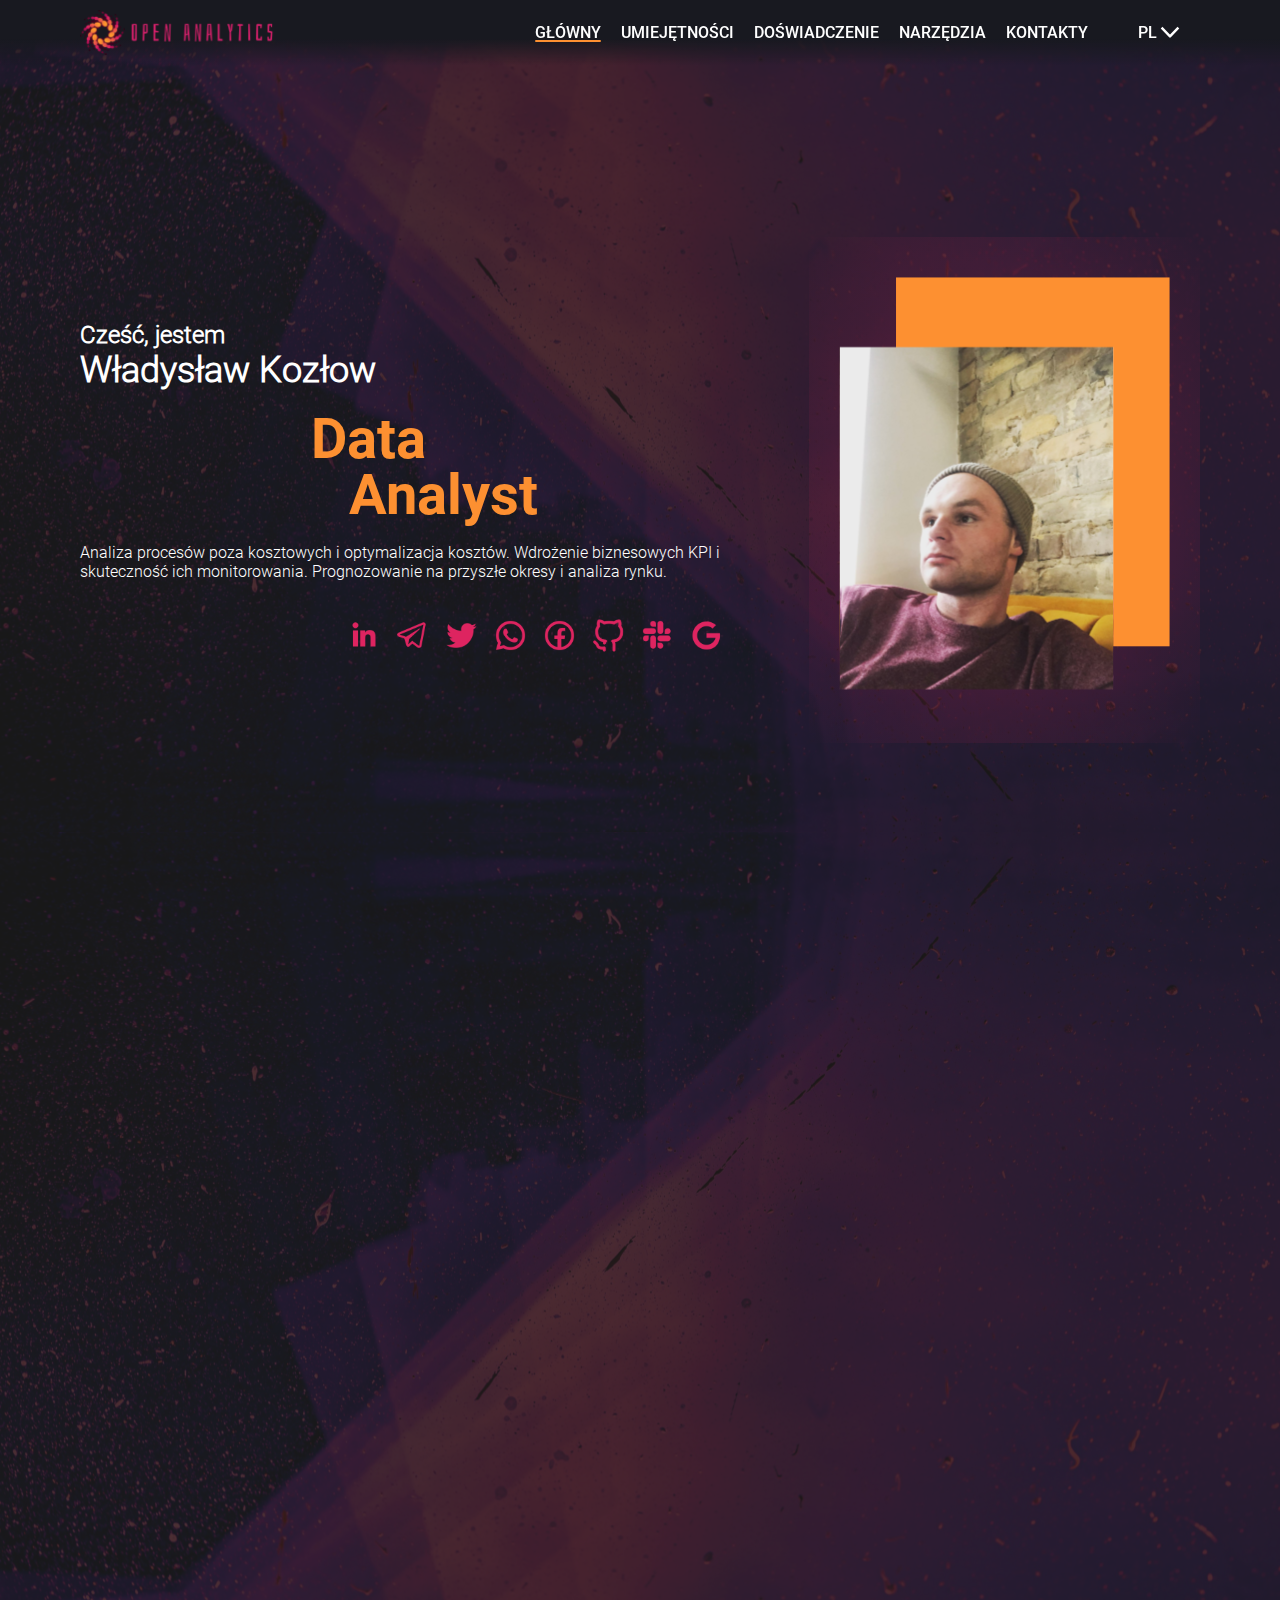
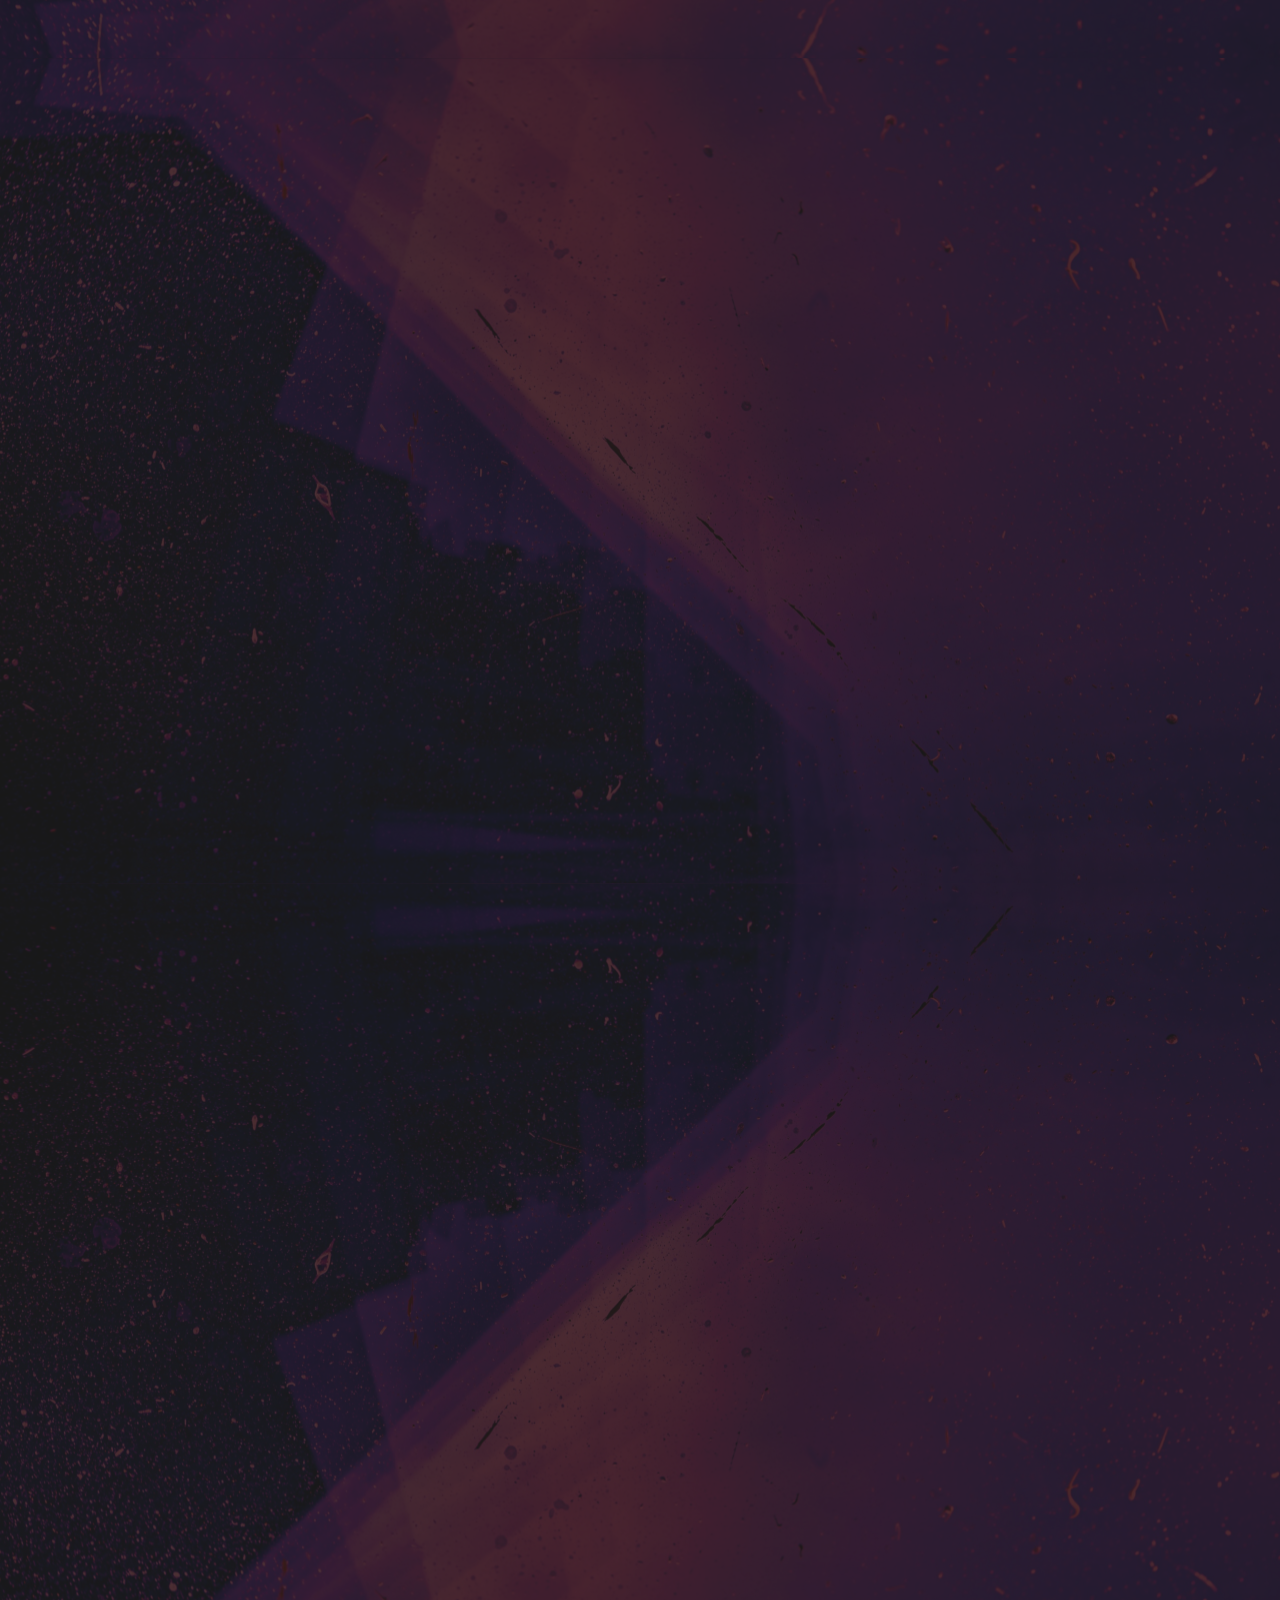
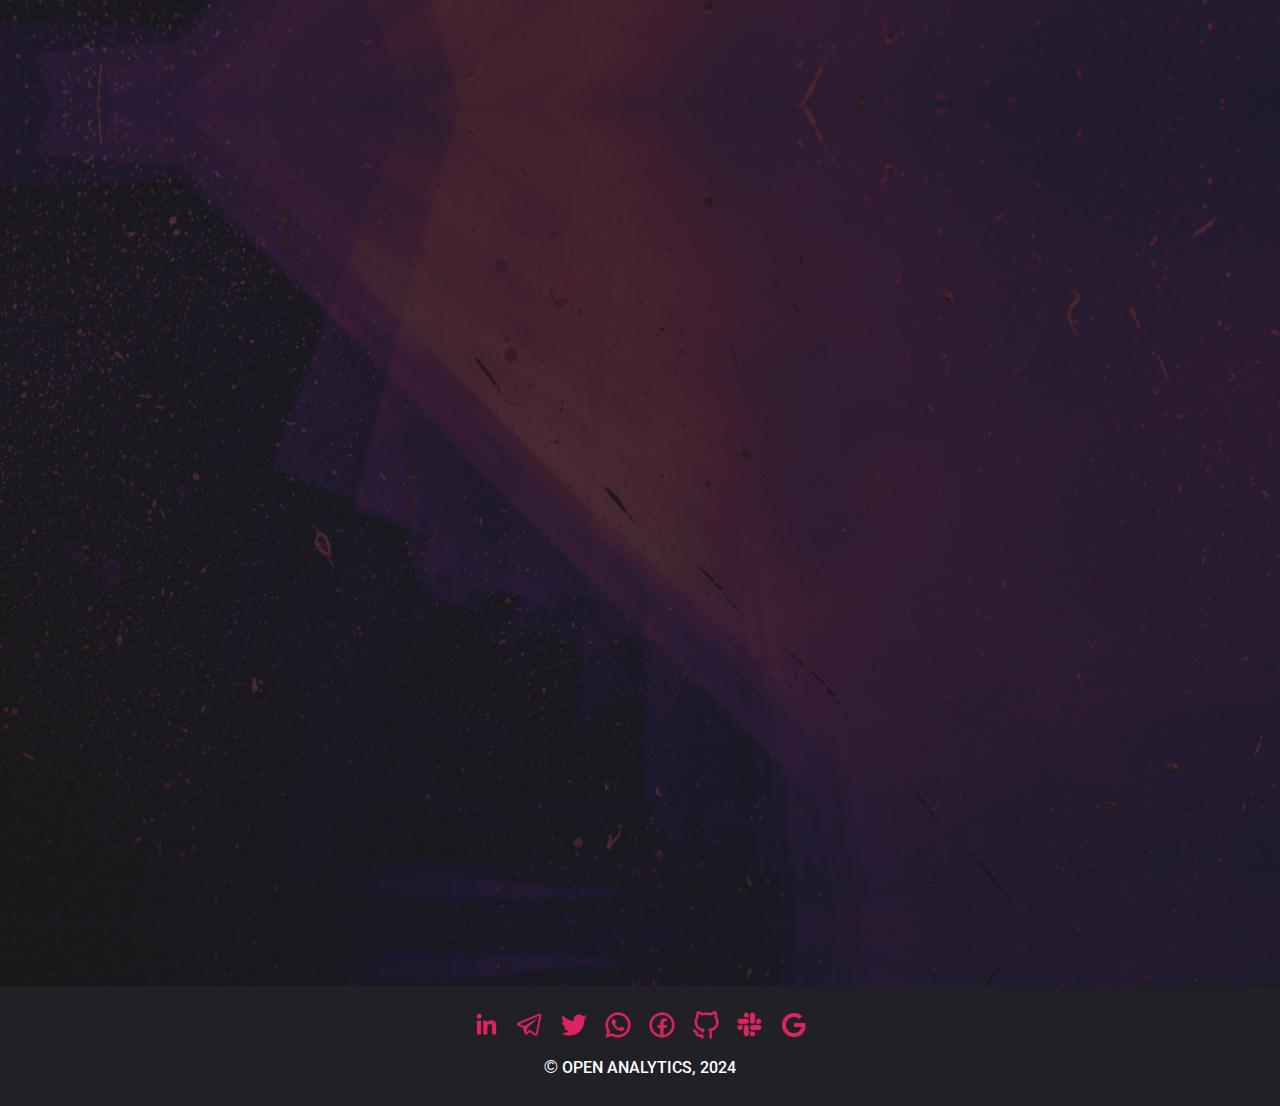
==== index-pl.html @ 507de660 "Done" ====
<!DOCTYPE html>
<html lang="en">
<head>
    <meta charset="UTF-8">

    <meta name="description" content="Doslidzhennya tha analysis danich vashogo business. navchitsya zastosovuvaty analytic dlia virisenna skladnich zavdan ou riznikh sferakh dialnosti. +38 097 381 94 99">
    <meta name="keywords" content="Analityk, analityk sprzedaży, analityk informacji skonsolidowanych, analityk danych, analityk finansowy, analityk internetowy, analityk biznesowy, analityk procesów biznesowych, procesy biznesowe, analityka, Łuck">
    <meta property="og:locale" content="en_US">
    <meta property="og:type" content="article">
    <meta property="og:title" content="Doslidzhennya tha analysis danich vashogo business. navchitsya zastosovuvaty analytic dlia virisenna skladnich zavdan ou riznikh sferakh dialnosti.">
    <meta property="og:description" content="Doslidzhennya tha analysis danich vashogo business. navchitsya zastosovuvaty analytic dlia virisenna skladnich zavdan ou riznikh sferakh dialnosti.">
    <meta property="og:image" content="img/for_massege.jpg">
    <meta property="og:url" content="https://openanalytics.com.ua">
    <meta property="og:site_name" content="Data analyst">

    <meta name="twitter:card" content="summary">
    <meta name="twitter:site" content="Data analyst">
    <meta name="twitter:title" content="Data analyst">
    <meta name="twitter:description" content="Doslidzhennya tha analysis danich vashogo business. navchitsya zastosovuvaty analytic dlia virisenna skladnich zavdan ou riznikh sferakh dialnosti.">
    <meta name="twitter:image" content="https://openanalytics.com.ua/img/for_massege.jpg">

    <meta http-equiv="Content-Security-Policy" content="font-src 'self' data:">
    <meta name="viewport" content="width=device-width, initial-scale=1.0">
    <link rel="stylesheet" href="css/main.css">
    <link id="favicon" rel="icon" href="img/favicon.png" type="image/png">
    <title>Data analyst</title>
</head>
<body>
    <div class="wrapper">
        <nav class="navbar">
            <div class="navbar__container">
                <div class="navbar__logo">
                    <img src="./img/logo-icon.svg" alt="logo">
                </div>
                <div class="menubar">
                    <div class="menubar__container">
                        <ul class="menubar__list">
                            <li class="menubar__item"><a class="menubar__link menubar-active" href="#home">Główny</a></li>
                            <li class="menubar__item"><a class="menubar__link" href="#skills">Umiejętności</a></li>
                            <li class="menubar__item"><a class="menubar__link" href="#experiences">Doświadczenie</a></li>
                            <li class="menubar__item"><a class="menubar__link" href="#tools">Narzędzia</a></li>
                            <!-- <li class="menubar__item"><a class="menubar__link" href="#portfolio">Portfolio</a></li>
                            <li class="menubar__item"><a class="menubar__link" href="#reviews">Reviews</a></li> -->
                            <li class="menubar__item"><a class="menubar__link" href="#contacts">Kontakty</a></li>
                            <li class="menubar__lang">
                                <div class="select-lang toggle-lang">
                                    <div class="select-lang__option">
                                        PL
                                        <div class="select-lang__thumb">
                                            <img src="./img/arrow-buttom.svg" alt="thumb">
                                        </div>
                                    </div>
                                    <div class="select-lang__list">
                                      <div class="select-lang__item"><a class="select-lang__link" href="./index.html">EN</a></div>
                                      <div class="select-lang__item"><a class="select-lang__link" href="./index-ua.html">UA</a></div>
                                    </div>
                                  </div>
                            </li>
                            <li class="menubar__burger">
                                <div class="burger toggle-burger">
                                    <span class="top"></span>
                                    <span class="middle"></span>
                                    <span class="bottom"></span>
                                </div>
                            </li>
                        </ul>
                    </div>
                </div>
                
            </div>
        </nav>

        <div class="overlay">
            <div class="overlay__container">
                <div class="overlay__item">
                    <ul class="overlay-menu">
                        <li class="overlay-menu__item"><a class="overlay-menu__link" href="#home">Główny</a></li>
                        <li class="overlay-menu__item"><a class="overlay-menu__link" href="#skills">Umiejętności</a></li>
                        <li class="overlay-menu__item"><a class="overlay-menu__link" href="#experiences">Doświadczenie</a></li>
                        <li class="overlay-menu__item"><a class="overlay-menu__link" href="#tools">Narzędzia</a></li>
                        <!-- <li class="overlay-menu__item"><a class="overlay-menu__link" href="#portfolio">Portfolio</a></li>
                        <li class="overlay-menu__item"><a class="overlay-menu__link" href="#reviews">Reviews</a></li> -->
                        <li class="overlay-menu__item"><a class="overlay-menu__link" href="#contacts">Kontakty</a></li> 
                    </ul>
                </div>  
            </div>
        </div>

        <header id="home" class="header page">
            <div class="inner">
                <div class="header__container ">
                    <div class="header-foto small-foto">
                        <img src="./img/foto-frame.svg" alt="Foto">
                    </div>
                    <div class="header__item">
                        <div class="header-title">
                            <h1 class="header-title__headline">
                                Cześć, jestem <br>
                                <span>Władysław Kozłow</span>
                            </h1>
                            <p class="header-title__subtitle">
                                <span>data</span><br>
                                <span>analyst</span>
                            </p>
                            <p class="header-title__text">Analiza procesów poza kosztowych i optymalizacja kosztów. Wdrożenie biznesowych KPI i skuteczność ich monitorowania. Prognozowanie na przyszłe okresy i analiza rynku.</p>
                        </div>
                        <div class="header-socials">
                            <ul class="header-socials__list">
                                <li class="header-socials__item">
                                    <a href="https://www.linkedin.com/in/vladyslav-adrianovich-kozlov/">
                                        <div class="header-socials__icon">
                                            <img src="./img/links/linkedin.svg" alt="linkedin">
                                        </div>
                                    </a>
                                </li>
                                <li class="header-socials__item">
                                    <a href="https://t.me/kozlovvladyslav">
                                        <div class="header-socials__icon">
                                            <img src="./img/links/telegram.svg" alt="telegram">
                                        </div>
                                    </a>
                                </li>
                                <li class="header-socials__item">
                                    <a href="https://twitter.com/vladyslav_adri">
                                        <div class="header-socials__icon">
                                            <img src="./img/links/twitter.svg" alt="twitter">
                                        </div>
                                    </a>
                                </li>
                                <li class="header-socials__item">
                                    <a href="">
                                        <div class="header-socials__icon">
                                            <img src="./img/links/whatsApp.svg" alt="phone">
                                        </div>
                                    </a>
                                </li>
                                <li class="header-socials__item">
                                    <a href="https://www.facebook.com/profile.php?id=100092305827340">
                                        <div class="header-socials__icon">
                                            <img src="./img/links/faceboock.svg" alt="faceboock">
                                        </div>
                                    </a>
                                </li>
                                <li class="header-socials__item">
                                    <a href="">
                                        <div class="header-socials__icon">
                                            <img src="./img/links/github.svg" alt="phone">
                                        </div>
                                    </a>
                                </li>
                                <li class="header-socials__item">
                                    <a href="https://new-analytics.slack.com/team/U063V18JGMA">
                                        <div class="header-socials__icon">
                                            <img src="./img/links/slack.svg" alt="slack">
                                        </div>
                                    </a>
                                </li>
                                <li class="header-socials__item">
                                    <a href="mailto:kozlovvladyslavanalytics@gmail.com">
                                        <div class="header-socials__icon">
                                            <img src="./img/links/google.svg" alt="google">
                                        </div>
                                    </a>
                                </li>
                            </ul>
                        </div>
                    </div>
                    <div class="header-foto">
                        <img src="./img/foto-frame.svg" alt="Foto">
                    </div>
                </div>
                
            </div>
        </header>

        <main>    
            <section id="skills" class="skills page">
                <div class="inner">
                    <div class="skills__container">
                        <div class="skills__item">
                            <div class="skill">
                                <h2 class="skill__title">Trudne umiejętności</h2>
                                <div class="skill__hard">
                                    <div class="skill-card">
                                        <div class="skill-card__title">
                                            <p class="skill-card__text">Analiza produktów</p>
                                            <p class="skill-card__desc">70%</p>
                                        </div>
                                        <div class="skill-card__item">
                                            <div class="skill-card__progress product"></div>
                                        </div>
                                    </div>
                                    <div class="skill-card">
                                        <div class="skill-card__title">
                                            <p class="skill-card__text">Analityka zamówień</p>
                                            <p class="skill-card__desc">70%</p>
                                        </div>
                                        <div class="skill-card__item">
                                            <div class="skill-card__progress order"></div>
                                        </div>
                                    </div>
                                    <div class="skill-card">
                                        <div class="skill-card__title">
                                            <p class="skill-card__text">Analiza sprzedaży</p>
                                            <p class="skill-card__desc">70%</p>
                                        </div>
                                        <div class="skill-card__item">
                                            <div class="skill-card__progress sales"></div>
                                        </div>
                                    </div>
                                    <div class="skill-card">
                                        <div class="skill-card__title">
                                            <p class="skill-card__text">Analityka procesów biznesowych</p>
                                            <p class="skill-card__desc">70%</p>
                                        </div>
                                        <div class="skill-card__item">
                                            <div class="skill-card__progress bpa"></div>
                                        </div>
                                    </div>
                                    <div class="skill-card">
                                        <div class="skill-card__title">
                                            <p class="skill-card__text">Statystyka i teoria prawdopodobieństwa</p>
                                            <p class="skill-card__desc">70%</p>
                                        </div>
                                        <div class="skill-card__item">
                                            <div class="skill-card__progress spth"></div>
                                        </div>
                                    </div>
                                    <div class="skill-card">
                                        <div class="skill-card__title">
                                            <p class="skill-card__text">KPI i ich implementacja</p>
                                            <p class="skill-card__desc">70%</p>
                                        </div>
                                        <div class="skill-card__item">
                                            <div class="skill-card__progress kpi"></div>
                                        </div>
                                    </div>
                                    <div class="skill-card">
                                        <div class="skill-card__title">
                                            <p class="skill-card__text">Prognozowanie przyszłych okresów</p>
                                            <p class="skill-card__desc">70%</p>
                                        </div>
                                        <div class="skill-card__item">
                                            <div class="skill-card__progress ffp"></div>
                                        </div>
                                    </div>
                                    <div class="skill-card">
                                        <div class="skill-card__title">
                                            <p class="skill-card__text">Python</p>
                                            <p class="skill-card__desc">70%</p>
                                        </div>
                                        <div class="skill-card__item">
                                            <div class="skill-card__progress python"></div>
                                        </div>
                                    </div>
                                    <div class="skill-card">
                                        <div class="skill-card__title">
                                            <p class="skill-card__text">SQL</p>
                                            <p class="skill-card__desc">70%</p>
                                        </div>
                                        <div class="skill-card__item">
                                            <div class="skill-card__progress sql"></div>
                                        </div>
                                    </div>
                                    <div class="skill-card">
                                        <div class="skill-card__title">
                                            <p class="skill-card__text">R</p>
                                            <p class="skill-card__desc">70%</p>
                                        </div>
                                        <div class="skill-card__item">
                                            <div class="skill-card__progress r"></div>
                                        </div>
                                    </div>
                                </div>
                            </div>
                        </div>
                        <div class="skills__item">
                            <div class="skill">
                                <h2 class="skill__title">Umiejętności miękkie</h2>
                                <div class="skill__soft">
                                    <div class="skill-card-circule">
                                        <p class="skill-card-circule__title">Celowy</p>
                                        <div class="skill-card-circule__circule">
                                            <p class="skill-card-circule__desc">100%</p>
                                        </div>
                                    </div>
                                    <div class="skill-card-circule">
                                        <p class="skill-card-circule__title">Skrupulatny</p>
                                        <div class="skill-card-circule__circule">
                                            <p class="skill-card-circule__desc">100%</p>
                                        </div>
                                    </div>
                                    <div class="skill-card-circule">
                                        <p class="skill-card-circule__title">Wnikliwy</p>
                                        <div class="skill-card-circule__circule">
                                            <p class="skill-card-circule__desc">100%</p>
                                        </div>
                                    </div>
                                    <div class="skill-card-circule">
                                        <p class="skill-card-circule__title">Pracowity</p>
                                        <div class="skill-card-circule__circule">
                                            <p class="skill-card-circule__desc">100%</p>
                                        </div>
                                    </div>
                                    <div class="skill-card-circule">
                                        <p class="skill-card-circule__title">Wielozadaniowość</p>
                                        <div class="skill-card-circule__circule">
                                            <p class="skill-card-circule__desc">100%</p>
                                        </div>
                                    </div>
                                    <div class="skill-card-circule">
                                        <p class="skill-card-circule__title">Zdolny</p>
                                        <div class="skill-card-circule__circule">
                                            <p class="skill-card-circule__desc">100%</p>
                                        </div>
                                    </div>
                                    <div class="skill-card-circule">
                                        <p class="skill-card-circule__title">Inicjatywa</p>
                                        <div class="skill-card-circule__circule">
                                            <p class="skill-card-circule__desc">100%</p>
                                        </div>
                                    </div>
                                    <div class="skill-card-circule">
                                        <p class="skill-card-circule__title">Autonomiczny</p>
                                        <div class="skill-card-circule__circule">
                                            <p class="skill-card-circule__desc">100%</p>
                                        </div>
                                    </div>
                                    <div class="skill-card-circule">
                                        <p class="skill-card-circule__title">Pewny siebie</p>
                                        <div class="skill-card-circule__circule">
                                            <p class="skill-card-circule__desc">100%</p>
                                        </div>
                                    </div>
                                </div>
                            </div>
                        </div>
                    </div>
                </div>
            </section>

            <section id="experiences" class="experiences page">
                <div class="inner">
                    <div class="experiences__container">
                        <div class="experiences__item">
                            <h2 class="experiences__item_caption">Edukacja</h2>
                            <div class="experience">
                                <div class="experience__content">
                                    <div class="experience__caption">
                                        <h3 class="experience__title"><span>Finance and credit</span>  Lesya Ukrainka Volyn National Universit</h3>
                                        <p class="experience__caption_text">09.2014-07.2019</p>
                                    </div>
                                    <div class="experience__caption">
                                        <h3 class="experience__title"><span>Data analysis</span> IT Schools “GoIT”</h3>
                                        <p class="experience__caption_text">10.2023 - now</p>
                                    </div>
                                </div>
                            </div>
                            <h2 class="experiences__item_caption">Języki</h2>
                            <div class="experience">
                                <div class="experience__content">
                                    <h3 class="experience__lang">Ukraina <span>rodzimy</span></h3>
                                    <h3 class="experience__lang">Rosja <span>rodzimy</span></h3>
                                    <h3 class="experience__lang">Polski <span>średnio zaawansowany</span></h3>
                                    <h3 class="experience__lang">Angielski <span>średnio zaawansowany</span></h3>
                                    <h3 class="experience__lang">Niemiecki <span>podstawowy</span></h3>
                                </div>
                            </div>
                        </div>
                        <div class="experiences__item">
                            <h2 class="experiences__item_caption">Doświadczenie zawodowe</h2>
                            <div class="experience">
                                <div class="experience__content">
                                    <div class="experience__caption">
                                        <h3 class="experience__title">N/D | Analityk produktu</h3>
                                        <p class="experience__caption_text">07.2023 - teraz</p>
                                    </div>
                                    <ul class="experience__list">
                                        <li class="experience__list_item">tworzenie analiz produktów dla usług </li>
                                        <li class="experience__list_item">tworzenie analiz produktów według wskaźników branżowych</li>
                                        <li class="experience__list_item">tworzenie i utrzymywanie raportów P&L</li>
                                        <li class="experience__list_item">tworzenie i utrzymywanie raportów przepływów pieniężnych</li>
                                        <li class="experience__list_item">tworzenie i utrzymywanie raportów bilansowych</li>
                                    </ul>
                                </div>
                            </div>
                            <div class="experience">
                                <div class="experience__content">
                                    <div class="experience__caption">
                                        <h3 class="experience__title">N/D | Analityk produktu</h3>
                                        <p class="experience__caption_text">10.2023 - teraz</p>
                                    </div>
                                    <ul class="experience__list">
                                        <li class="experience__list_item">podsumowanie analiz produktów w okresach</li>
                                        <li class="experience__list_item">tworzenie analiz produktów według wskaźników branżowych</li>
                                        <li class="experience__list_item">tworzenie analiz produktów i wskaźników KPI</li>
                                        <li class="experience__list_item">tworzenie planów sprzedaży na przyszłe okresy</li>
                                        <li class="experience__list_item">tworzenie analizy rynku GFK i udziału firmy w rynku</li>
                                        <li class="experience__list_item">standaryzacja matrycy menedżerów kategorii do zamawiania towarów</li>
                                        <li class="experience__list_item">stworzenie matrycy potrzeb rekomendacji produktu do zamawiania i utrzymywania minimalnego stanu magazynowego</li>
                                    </ul>
                                </div>
                            </div>
                        </div>
                    </div>
                    <!-- <div class="experiences__certificates">
                        <div class="certificate-album certificateBtn">
                            <div class="certificate-album__content">
                                <img class="certificateImg" src="./img/certificates/re-energize-certificate-1.png" alt="certificate">
                            </div>
                        </div>
                        <div class="certificate-album certificateBtn">
                            <div class="certificate-album__content">
                                <img class="certificateImg" src="./img/certificates/re-energize-certificate-2.png" alt="certificate">
                            </div>
                        </div>
                        <div class="certificate-book certificateBtn">
                            <div class="certificate-book__content">
                                <img class="certificateImg" src="./img/certificates/studProf-certificate.png" alt="certificate">
                            </div>
                        </div>
                    </div> -->
                </div>
            </section>

            <section id="tools" class="tools page">
                <div class="inner">
                    <div class="tools__container">
                        <div class="tools__item">
                            <div class="tool-card">
                                <p class="tool-card__title">Excel</p>
                                <div class="tool-card__circule">
                                    <img src="./img/tools/80.svg" alt="">
                                </div>
                                <p class="tool-card__desc">80%</p>
                            </div>
                            <div class="tool-card">
                                <p class="tool-card__title">BI Power BI</p>
                                <div class="tool-card__circule">
                                    <img src="./img/tools/70.svg" alt="">
                                </div>
                                <p class="tool-card__desc">70%</p>
                            </div>
                            <div class="tool-card">
                                <p class="tool-card__title">BI Tableau</p>
                                <div class="tool-card__circule">
                                    <img src="./img/tools/70.svg" alt="">
                                </div>
                                <p class="tool-card__desc">70%</p>
                            </div>
                            <div class="tool-card">
                                <p class="tool-card__title">BI Loocker</p>
                                <div class="tool-card__circule">
                                    <img src="./img/tools/50.svg" alt="">
                                </div>
                                <p class="tool-card__desc">50%</p>
                            </div>
                            <div class="tool-card">
                                <p class="tool-card__title">Google Analytics</p>
                                <div class="tool-card__circule">
                                    <img src="./img/tools/70.svg" alt="">
                                </div>
                                <p class="tool-card__desc">70%</p>
                            </div>
                            <div class="tool-card">
                                <p class="tool-card__title">Python</p>
                                <div class="tool-card__circule">
                                    <img src="./img/tools/50.svg" alt="">
                                </div>
                                <p class="tool-card__desc">50%</p>
                            </div>
                            <div class="tool-card">
                                <p class="tool-card__title">SQL</p>
                                <div class="tool-card__circule">
                                    <img src="./img/tools/70.svg" alt="">
                                </div>
                                <p class="tool-card__desc">70%</p>
                            </div>
                            <div class="tool-card">
                                <p class="tool-card__title">DAX</p>
                                <div class="tool-card__circule">
                                    <img src="./img/tools/50.svg" alt="">
                                </div>
                                <p class="tool-card__desc">50%</p>
                            </div>
                            <div class="tool-card">
                                <p class="tool-card__title">R</p>
                                <div class="tool-card__circule">
                                    <img src="./img/tools/70.svg" alt="">
                                </div>
                                <p class="tool-card__desc">70%</p>
                            </div>
                        </div>
                    </div>
                </div>
            </section>
    
            <!-- <section id="portfolio" class="portfolio page">
                <div class="inner">
                    <div class="portfolio__container">
                        <div class="portfolio__item">
                            <div class="project">
                                <div class="project__icon project-1">
                                </div>
                                <div class="project__item">
                                    <div class="project__desc">
                                        <h2 class="project__desc_title">Finance, Economics, Analytics</h2>
                                        <p class="project__desc_text">Delivering a presentation on "Finance, Economics, Analytics" and how I got there</p>
                                        <a class="project__btn"  href="./img/projects/project-1/presentation-studProf.pdf" target="_blank">view project</a>
                                    </div>
                                </div>
                            </div>
                            <div class="project">
                                <div class="project__icon project-2"></div>
                                <div class="project__item">
                                    <div class="project__desc">
                                        <h2 class="project__desc_title">Green Energy</h2>
                                        <p class="project__desc_text">Autonomous Power Station for a Medical Facility in Pokrovsk</p>
                                        <a class="project__btn"  href="./img/projects/project-1/presentation-studProf.pdf" target="_blank">view project</a>
                                    </div>
                                </div>
                            </div>
                        </div>
                        <div class="portfolio__item">
                            <div class="project">
                                <div class="project__icon project-3"></div>
                                <div class="project__item">
                                    <div class="project__desc">
                                        <h2 class="project__desc_title">Clean Energy</h2>
                                        <p class="project__desc_text">Autonomous Power Supply System for a Medical Facility in Pokrovsk</p>
                                        <a class="project__btn"  href="./img/projects/project-1/presentation-studProf.pdf" target="_blank">view project</a>
                                    </div>
                                </div>
                            </div>
                            <div class="project">
                                <div class="project__icon project-4"></div>
                                <div class="project__item">
                                    <div class="project__desc">
                                        <h2 class="project__desc_title">Green Communal Services</h2>
                                        <p class="project__desc_text">Installation of Solar Energy Systems in the Municipal Sector</p>
                                        <a class="project__btn"  href="./img/projects/project-1/presentation-studProf.pdf" target="_blank">view project</a>
                                    </div>
                                </div>
                            </div>
                        </div>
                        <div class="portfolio__item">
                            <div class="project">
                                <div class="project__icon project-5"></div>
                                <div class="project__item">
                                    <div class="project__desc">
                                        <h2 class="project__desc_title">Informativeness</h2>
                                        <p class="project__desc_text">Creation of an information service about the Lutsk community</p>
                                        <a class="project__btn"  href="./img/projects/project-1/presentation-studProf.pdf" target="_blank">view project</a>
                                    </div>
                                </div>
                            </div>
                        </div>
                    </div>

                </div>
            </section>

            <section id="reviews" class="reviews page">
                <div class="reviews__container">
                    <div class="reviews__item">
                        <h2 class="reviews__title">What my clients say about me</h2>
                    </div>
                </div>
                <div class="reviews__item">
                    <div class="slider">
                        <div class="slider__container">
                            <div class="slide">
                                <div class="slide__content">
                                    <div class="slide__caption">
                                        <div class="slide__avatar">
                                            <img src="" alt="foto">
                                        </div>
                                        <div class="slide__title">
                                            <p class="slide__name"></p>
                                            <p class="slide__profession"></p>
                                        </div>
                                    </div>
                                    <p class="slide__text"></p>
                                </div>
                            </div>
                        </div>
                        <div class="slider__controls slider-controls">
                            <div class="slider-controls__btn slide-left">
                                <img class="slider-controls__arrow" src="./img/arrow-left.svg" alt="arrow-left">
                            </div>
                            <div class="slider-controls__indicators">
                                <div class="slider-controls__indicator active"></div>
                            </div>
                            <div class="slider-controls__btn slide-right">
                                <img class="slider-controls__arrow" src="./img/arrow-right.svg" alt="arrow-right">
                            </div>
                        </div>
                    </div>
                    <div class="reviews-data">
                        <div class="review">
                            <img class="review-foto" src="./img/reviews/james.svg" alt="foto">
                            <p class="review-name">111James Aminoff</p>
                            <p class="review-profession">Lead designer</p>
                            <p class="review-text">Lorem ipsum dolor sit amet, consectetur adipiscing elit. Cursus nibh mauris, nec turpis orci lectus maecenas. Suspendisse sed magna eget nibh in turpis. Consequat duis diam lacus arcu. Faucibus venenatis felis id augue sit cursus pellentesque enim </p>
                        </div>
                        <div class="review">
                            <img class="review-foto" src="./img/reviews/talan.svg" alt="">
                            <p class="review-name">222Talan Botosh</p>
                            <p class="review-profession">Lead designer</p>
                            <p class="review-text">Lorem ipsum dolor sit amet, consectetur adipiscing elit. Cursus nibh mauris, nec turpis orci lectus maecenas. Suspendisse sed magna eget nibh in turpis. Consequat duis diam lacus arcu. Faucibus venenatis felis id augue sit cursus pellentesque enim </p>
                        </div>
                        <div class="review">
                            <img class="review-foto" src="./img/reviews/allison.svg" alt="">
                            <p class="review-name">333Allison Herwitz</p>
                            <p class="review-profession">Lead designer</p>
                            <p class="review-text right">Lorem ipsum dolor sit amet, consectetur adipiscing elit. Cursus nibh mauris, nec turpis orci lectus maecenas. Suspendisse sed magna eget nibh in turpis. Consequat duis diam lacus arcu. Faucibus venenatis felis id augue sit cursus pellentesque enim </p>
                        </div>
                        <div class="review">
                            <img class="review-foto" src="./img/reviews/talan.svg" alt="">
                            <p class="review-name">444Talan Botosh</p>
                            <p class="review-profession">Lead designer</p>
                            <p class="review-text">Lorem ipsum dolor sit amet, consectetur adipiscing elit. Cursus nibh mauris, nec turpis orci lectus maecenas. Suspendisse sed magna eget nibh in turpis. Consequat duis diam lacus arcu. Faucibus venenatis felis id augue sit cursus pellentesque enim </p>
                        </div>
                        <div class="review">
                            <img class="review-foto" src="./img/reviews/james.svg" alt="foto">
                            <p class="review-name">555James Aminoff</p>
                            <p class="review-profession">Lead designer</p>
                            <p class="review-text">Lorem ipsum dolor sit amet, consectetur adipiscing elit. Cursus nibh mauris, nec turpis orci lectus maecenas. Suspendisse sed magna eget nibh in turpis. Consequat duis diam lacus arcu. Faucibus venenatis felis id augue sit cursus pellentesque enim </p>
                        </div>
                        <div class="review">
                            <img class="review-foto" src="./img/reviews/talan.svg" alt="">
                            <p class="review-name">666Talan Botosh</p>
                            <p class="review-profession">Lead designer</p>
                            <p class="review-text">Lorem ipsum dolor sit amet, consectetur adipiscing elit. Cursus nibh mauris, nec turpis orci lectus maecenas. Suspendisse sed magna eget nibh in turpis. Consequat duis diam lacus arcu. Faucibus venenatis felis id augue sit cursus pellentesque enim </p>
                        </div>
                        <div class="review">
                            <img class="review-foto" src="./img/reviews/allison.svg" alt="">
                            <p class="review-name">777Allison Herwitz</p>
                            <p class="review-profession">Lead designer</p>
                            <p class="review-text right">Lorem ipsum dolor sit amet, consectetur adipiscing elit. Cursus nibh mauris, nec turpis orci lectus maecenas. Suspendisse sed magna eget nibh in turpis. Consequat duis diam lacus arcu. Faucibus venenatis felis id augue sit cursus pellentesque enim </p>
                        </div>
                        <div class="review">
                            <img class="review-foto" src="./img/reviews/james.svg" alt="foto">
                            <p class="review-name">888James Aminoff</p>
                            <p class="review-profession">Lead designer</p>
                            <p class="review-text">Lorem ipsum dolor sit amet, consectetur adipiscing elit. Cursus nibh mauris, nec turpis orci lectus maecenas. Suspendisse sed magna eget nibh in turpis. Consequat duis diam lacus arcu. Faucibus venenatis felis id augue sit cursus pellentesque enim </p>
                        </div>
                    </div>
                </div>
            </section> -->
    
            <section id="contacts" class="contacts page">
                <div class="inner">
                    <div class="contacts__container">
                        <div class="contacts__item">
                            <div class="contacts-info">
                                    <div class="contact-card">
                                        <div class="contact-card__thumb">
                                            <img src="./img/contacts/phone.svg" alt="">
                                        </div>
                                        <div class="contact-card__content">
                                            <p class="contact-card__title">Telefon</p>
                                            <p class="contact-card__desc"><a href="tel:+380973819499">+380973819499</a></p>
                                        </div>
                                    </div>
                                    <div class="contact-card">
                                        <div class="contact-card__thumb">
                                            <img src="./img/contacts/email.svg" alt="">
                                        </div>
                                        <div class="contact-card__content">
                                            <p class="contact-card__title">E-mail</p>
                                            <p class="contact-card__desc">kozlovvladyslavanalytics@gmail.com</p>
                                        </div>
                                    </div>
                                    <div class="contact-card">
                                        <div class="contact-card__thumb">
                                            <img src="./img/contacts/address.svg" alt="">
                                        </div>
                                        <div class="contact-card__content">
                                            <p class="contact-card__title">Adres</p>
                                            <p class="contact-card__desc">Łuck (UA)</p>
                                        </div>
                                    </div>
                            </div>
                        </div>
                        <div class="contacts__item">
                            <div class="contacts-message">
                                <div class="contacts-message__caption">
                                    <h2 class="contacts-message__title">Kontakt ze mną</h2>
                                <p class="contacts-message__text">tutaj możesz się ze mną skontaktować lub zostawić swoją opinię</p>
                                </div>
                                <div class="contacts-message__content">
                                    <form id="form" class="contacts-form" action="#">
                                        <div class="contacts-form__container">
                                            <div class="contacts-form__item">
                                                <label for="name" class="contacts-form__title">Imię*</label>
                                                <input id="name" class="contacts-form__name req" type="text" name="name" placeholder="" autocomplete="given-name">
                                            </div>
                                            <div class="contacts-form__item">
                                                <label for="email" class="contacts-form__title">E-mail*</label>
                                                <input id="email" class="contacts-form__email email req" type="email" name="email" placeholder="" autocomplete="given-email">
                                            </div>
                                        </div>
                                        <div class="contacts-form__message">
                                            <div class="contacts-form__message_item">
                                                <label for="text" class="contacts-form__title">Wiadomość</label>
                                            <textarea id="text" class="contacts-form__text" name="text" placeholder=""></textarea>
                                            </div>
                                        </div>
                                        <div class="contacts-form__file">
                                            <label for="file" class="contacts-form__file_btn">dodaj plik...</label>
                                            <input id="file" class="contacts-form__file_input" type="file" name="file">
                                            <div id="preview" class="contacts-form__file_preview"></div>
                                        </div>
                                        <button id="send-message" class="contacts-form__btn" type="submit">Wysyłać</button>
                                    </form>
                                </div>
                            </div>
                        </div>
                    </div>
                </div>
            </section>
        </main>

        <footer class="footer">
            <div class="footer__container">
                <div class="footer__item">
                    <div class="footer-socials">
                        <ul class="footer-socials__list">
                            <li class="footer-socials__item">
                                <a href="https://www.linkedin.com/in/vladyslav-adrianovich-kozlov/">
                                    <div class="footer-socials__icon">
                                        <img src="./img/links/linkedin.svg" alt="">
                                    </div>
                                </a>
                            </li>
                            <li class="footer-socials__item">
                                <a href="https://t.me/kozlovvladyslav">
                                    <div class="footer-socials__icon">
                                        <img src="./img/links/telegram.svg" alt="">
                                    </div>
                                </a>
                            </li>
                            <li class="footer-socials__item">
                                <a href="https://twitter.com/vladyslav_adri">
                                    <div class="footer-socials__icon">
                                        <img src="./img/links/twitter.svg" alt="">
                                    </div>
                                </a>
                            </li>
                            <li class="footer-socials__item">
                                <a href="">
                                    <div class="footer-socials__icon">
                                        <img src="./img/links/whatsApp.svg" alt="">
                                    </div>
                                </a>
                            </li>
                            <li class="footer-socials__item">
                                <a href="https://www.facebook.com/profile.php?id=100092305827340">
                                    <div class="footer-socials__icon">
                                        <img src="./img/links/faceboock.svg" alt="">
                                    </div>
                                </a>
                            </li>
                            <li class="footer-socials__item">
                                <a href="">
                                    <div class="footer-socials__icon">
                                        <img src="./img/links/github.svg" alt="">
                                    </div>
                                </a>
                            </li>
                            <li class="footer-socials__item">
                                <a href="https://new-analytics.slack.com/team/U063V18JGMA">
                                    <div class="footer-socials__icon">
                                        <img src="./img/links/slack.svg" alt="">
                                    </div>
                                </a>
                            </li>
                            <li class="footer-socials__item">
                                <a href="mailto:kozlovvladyslavanalytics@gmail.com">
                                    <div class="footer-socials__icon">
                                        <img src="./img/links/google.svg" alt="">
                                    </div>
                                </a>
                            </li>
                        </ul>
                    </div>
                </div>
                <div class="footer__item">
                    <p class="footer__text"><span class="copyright">&#169</span> Open analytics, 2024</p>
                </div>
            </div>
        </footer>
    </div>
    <script src="https://code.jquery.com/jquery-3.6.0.min.js"></script>
    <script src="js/main.js"></script>
    <script src="js/modal.js"></script>
    <!-- <script src="js/slider.js"></script> -->
</body>
</html>
---- css/main.css ----
@font-face {
  font-family: "RobotoLight";
  src: url("../fonts/Roboto-Light.ttf");
}
@font-face {
  font-family: "RobotoRegular";
  src: url("../fonts/Roboto-Regular.ttf");
}
@font-face {
  font-family: "RobotoMedium";
  src: url("../fonts/Roboto-Medium.ttf");
}
@font-face {
  font-family: "RobotoBold";
  src: url("../fonts/Roboto-Bold.ttf");
}
@font-face {
  font-family: "RobotoBlack";
  src: url("../fonts/Roboto-Black.ttf");
}
* {
  margin: 0px;
  padding: 0px;
  font-family: RobotoRegular;
  font-size: 16px;
  color: rgb(255, 255, 255);
}

body {
  overflow-x: hidden;
}

a {
  text-decoration: none;
  color: rgb(255, 255, 255);
}

img {
  width: 100%;
  height: auto;
}

.wrapper {
  background: url("../img/background.svg") repeat top center;
  background-size: 100%;
  position: relative;
  max-width: 1920px;
  margin: 0px auto;
}

.inner {
  margin: 0px 150px;
}

.modal {
  display: -webkit-box;
  display: -ms-flexbox;
  display: flex;
  position: fixed;
  z-index: 1500;
  left: 0px;
  top: 0px;
  width: 100vw;
  height: 100vh;
  background-color: rgba(0, 0, 0, 0.5);
  overflow-y: auto;
}
.modal__win {
  margin: auto auto;
  position: relative;
  display: -webkit-box;
  display: -ms-flexbox;
  display: flex;
  -webkit-box-pack: center;
      -ms-flex-pack: center;
          justify-content: center;
  -webkit-box-align: center;
      -ms-flex-align: center;
          align-items: center;
  -webkit-box-align: start;
      -ms-flex-align: start;
          align-items: start;
  width: 100%;
  border-bottom: 2px solid rgb(253, 144, 49);
  border-right: 2px solid rgb(253, 144, 49);
  border-top: 2px solid rgb(32, 32, 38);
  border-left: 2px solid rgb(32, 32, 38);
  border-radius: 8px;
  background: rgb(255, 255, 255);
  overflow-y: auto;
}
.modal__inner {
  display: -webkit-box;
  display: -ms-flexbox;
  display: flex;
  -webkit-box-pack: center;
      -ms-flex-pack: center;
          justify-content: center;
  width: 100%;
  height: 100%;
  -webkit-box-sizing: border-box;
          box-sizing: border-box;
}
.modal__cloth-icon {
  display: -webkit-box;
  display: -ms-flexbox;
  display: flex;
  -webkit-box-pack: center;
      -ms-flex-pack: center;
          justify-content: center;
  -webkit-box-align: center;
      -ms-flex-align: center;
          align-items: center;
  position: absolute;
  top: 5px;
  right: 5px;
  z-index: 1500;
  width: 30px;
  height: 30px;
  border-radius: 50%;
  color: rgb(255, 255, 255);
  background: rgb(253, 144, 49);
  -webkit-transition: background 0.4s ease;
  transition: background 0.4s ease;
}
.modal__cloth-icon:hover {
  background: rgb(32, 32, 38);
  cursor: pointer;
}

.sending-win {
  position: relative;
  display: -webkit-box;
  display: -ms-flexbox;
  display: flex;
  -webkit-box-pack: center;
      -ms-flex-pack: center;
          justify-content: center;
  -webkit-box-align: center;
      -ms-flex-align: center;
          align-items: center;
  width: 100%;
}
.sending-win__sending {
  display: -webkit-box;
  display: -ms-flexbox;
  display: flex;
  -webkit-box-pack: center;
      -ms-flex-pack: center;
          justify-content: center;
  -webkit-box-align: center;
      -ms-flex-align: center;
          align-items: center;
  width: 120px;
  height: 120px;
}

.navbar {
  position: fixed;
  z-index: 500;
  left: 50%;
  -webkit-transform: translate(-50%, 0%);
      -ms-transform: translate(-50%, 0%);
          transform: translate(-50%, 0%);
  width: min(1920px, 100vw);
  background: -webkit-gradient(linear, left top, left bottom, from(rgb(24, 25, 32)), color-stop(60%, rgb(24, 25, 32)), to(rgba(24, 25, 32, 0)));
  background: linear-gradient(to bottom, rgb(24, 25, 32), rgb(24, 25, 32) 60%, rgba(24, 25, 32, 0));
}
.navbar__container {
  display: -webkit-box;
  display: -ms-flexbox;
  display: flex;
  -webkit-box-pack: center;
      -ms-flex-pack: center;
          justify-content: center;
  -webkit-box-align: center;
      -ms-flex-align: center;
          align-items: center;
  -webkit-box-pack: justify;
      -ms-flex-pack: justify;
          justify-content: space-between;
  margin: 0px 80px;
  height: 100%;
}
.navbar__logo {
  display: -webkit-box;
  display: -ms-flexbox;
  display: flex;
  -webkit-box-orient: vertical;
  -webkit-box-direction: normal;
      -ms-flex-direction: column;
          flex-direction: column;
  -webkit-box-pack: center;
      -ms-flex-pack: center;
          justify-content: center;
  -webkit-box-align: center;
      -ms-flex-align: center;
          align-items: center;
  margin: 10px 0px;
  width: 300px;
}

.inline-logo {
  -webkit-box-orient: horizontal;
  -webkit-box-direction: normal;
      -ms-flex-direction: row;
          flex-direction: row;
}

.menubar {
  display: -webkit-box;
  display: -ms-flexbox;
  display: flex;
  -webkit-box-pack: center;
      -ms-flex-pack: center;
          justify-content: center;
  -webkit-box-align: center;
      -ms-flex-align: center;
          align-items: center;
}
.menubar__list {
  display: -webkit-box;
  display: -ms-flexbox;
  display: flex;
  -webkit-box-pack: center;
      -ms-flex-pack: center;
          justify-content: center;
  -webkit-box-align: center;
      -ms-flex-align: center;
          align-items: center;
  width: 100%;
  list-style: none;
}
.menubar__item {
  margin-left: 20px;
}
.menubar__lang {
  margin-left: 50px;
}
.menubar__burger {
  display: -webkit-box;
  display: -ms-flexbox;
  display: flex;
  -webkit-box-pack: center;
      -ms-flex-pack: center;
          justify-content: center;
  -webkit-box-align: center;
      -ms-flex-align: center;
          align-items: center;
  font-size: 20px;
  margin-left: 20px;
}
.menubar__link {
  position: relative;
  font-family: RobotoMedium;
  font-size: 18px;
  text-transform: uppercase;
  -webkit-transition: color 0.4s ease;
  transition: color 0.4s ease;
}
.menubar__link:hover {
  cursor: pointer;
}
.menubar__link:hover:after, .menubar__link:focus:after, .menubar__link:active:after {
  width: 100%;
}
.menubar__link:after {
  content: "";
  position: absolute;
  bottom: 0;
  left: 0px;
  width: 0%;
  height: 2px;
  border-radius: 2px;
  background: rgb(253, 144, 49);
  -webkit-transition: 0.4s;
  transition: 0.4s;
}

.menubar-active:after {
  content: "";
  position: absolute;
  bottom: 0;
  left: 0px;
  width: 100%;
  height: 2px;
  border-radius: 2px;
  background: rgb(253, 144, 49);
  -webkit-transition: 0.4s;
  transition: 0.4s;
}

.select-lang {
  position: relative;
}
.select-lang__option {
  display: -webkit-box;
  display: -ms-flexbox;
  display: flex;
  cursor: pointer;
  font-family: RobotoMedium;
  font-size: 18px;
}
.select-lang__option:hover {
  cursor: pointer;
}
.select-lang__option:hover:after, .select-lang__option:focus:after, .select-lang__option:active:after {
  width: 25px;
}
.select-lang__option:after {
  content: "";
  position: absolute;
  bottom: 0;
  left: 0px;
  width: 0%;
  height: 2px;
  border-radius: 2px;
  background: rgb(253, 144, 49);
  -webkit-transition: 0.4s;
  transition: 0.4s;
}
.select-lang__thumb {
  width: 20px;
  margin-left: 3px;
}
.select-lang__list {
  position: absolute;
  display: none;
  width: 100%;
}
.select-lang__item {
  cursor: pointer;
}
.select-lang__link {
  position: relative;
  font-family: RobotoMedium;
  font-size: 18px;
  -webkit-transition: color 0.4s ease;
  transition: color 0.4s ease;
}
.select-lang__link:hover {
  cursor: pointer;
}
.select-lang__link:hover:after, .select-lang__link:focus:after, .select-lang__link:active:after {
  width: 25px;
}
.select-lang__link:after {
  content: "";
  position: absolute;
  bottom: 0;
  left: 0px;
  width: 0%;
  height: 2px;
  border-radius: 2px;
  background: rgb(253, 144, 49);
  -webkit-transition: 0.4s;
  transition: 0.4s;
}

.lang-list-open {
  display: block;
}

.hidden-lan {
  display: none;
}

.activelangThumb {
  -webkit-transform: rotate(0.5turn);
      -ms-transform: rotate(0.5turn);
          transform: rotate(0.5turn);
}

.burger {
  display: none;
  position: relative;
  z-index: 1000;
  height: 30px;
  width: 30px;
  border-radius: 50%;
  cursor: pointer;
  -webkit-transition: opacity 0.2s ease;
  transition: opacity 0.2s ease;
}

.burger .top {
  width: 30px;
}

.burger .middle {
  width: 30px;
}

.burger .bottom {
  width: 30px;
}

.burger.burger-active .top {
  width: 20px;
  -webkit-transform: translateY(4px) translateX(-3px) rotate(-25deg);
      -ms-transform: translateY(4px) translateX(-3px) rotate(-25deg);
          transform: translateY(4px) translateX(-3px) rotate(-25deg);
  background: rgb(253, 144, 49);
  border-radius: 2px;
}

.burger.burger-active .middle {
  width: 30px;
  background: rgb(253, 144, 49);
  border-radius: 4px 0px 4px 0px;
}

.burger.burger-active .bottom {
  width: 20px;
  -webkit-transform: translateY(-4px) translateX(-3px) rotate(25deg);
      -ms-transform: translateY(-4px) translateX(-3px) rotate(25deg);
          transform: translateY(-4px) translateX(-3px) rotate(25deg);
  background: rgb(253, 144, 49);
  border-radius: 2px;
}

.burger span {
  background: rgb(255, 255, 255);
  border: none;
  border-radius: 4px 0px 4px 0px;
  height: 3px;
  position: absolute;
  left: 1px;
  z-index: 1000;
  -webkit-transition: all 0.4s ease;
  transition: all 0.4s ease;
  cursor: pointer;
}

.burger:hover > span {
  background: rgb(253, 144, 49);
}

.burger.burger-active:hover > span {
  background: rgb(253, 144, 49);
}

.burger span:nth-of-type(1) {
  top: 6px;
}

.burger span:nth-of-type(2) {
  top: 14px;
}

.burger span:nth-of-type(3) {
  top: 22px;
}

.overlay {
  display: -webkit-box;
  display: -ms-flexbox;
  display: flex;
  -webkit-box-orient: vertical;
  -webkit-box-direction: normal;
      -ms-flex-direction: column;
          flex-direction: column;
  -webkit-box-pack: center;
      -ms-flex-pack: center;
          justify-content: center;
  -webkit-box-align: center;
      -ms-flex-align: center;
          align-items: center;
  -webkit-box-pack: start;
      -ms-flex-pack: start;
          justify-content: start;
  position: fixed;
  background-color: rgb(24, 25, 32);
  top: 0;
  left: 0;
  z-index: 400;
  height: 0%;
  width: 100%;
  visibility: hidden;
  -webkit-transition: 1.2s cubic-bezier(0.26, 0.89, 0.77, 0.54);
  transition: 1.2s cubic-bezier(0.26, 0.89, 0.77, 0.54);
  overflow: hidden;
}
.overlay__container {
  display: -webkit-box;
  display: -ms-flexbox;
  display: flex;
  -webkit-box-pack: center;
      -ms-flex-pack: center;
          justify-content: center;
  -webkit-box-align: center;
      -ms-flex-align: center;
          align-items: center;
  height: 100%;
  margin-top: 100px;
  text-transform: uppercase;
}
.overlay__item {
  display: -webkit-box;
  display: -ms-flexbox;
  display: flex;
  -webkit-box-pack: center;
      -ms-flex-pack: center;
          justify-content: center;
  -webkit-box-align: center;
      -ms-flex-align: center;
          align-items: center;
}

.overlay-menu {
  list-style: none;
  text-align: left;
}
.overlay-menu__item {
  opacity: 0;
  margin: 5px 0px;
}
.overlay-menu__link {
  position: relative;
  font-size: 20px;
  -webkit-transition: color 0.4s ease;
  transition: color 0.4s ease;
}
.overlay-menu__link:hover {
  color: rgb(253, 144, 49);
  cursor: pointer;
}
.overlay-menu__link:hover:after, .overlay-menu__link:focus:after, .overlay-menu__link:active:after {
  width: 25px;
}
.overlay-menu__link:after {
  content: "";
  position: absolute;
  bottom: 0;
  left: 0px;
  width: 0%;
  height: 2px;
  border-radius: 2px;
  background: rgb(253, 144, 49);
  -webkit-transition: 0.4s;
  transition: 0.4s;
}

.overlay.overlay-open {
  visibility: visible;
  height: 100%;
  overflow-y: auto;
}

.overlay.overlay-open li {
  -webkit-animation: fadeInFromBottom 0.6s ease forwards;
  -webkit-animation-animation: fadeInFromBottom 0.6s ease forwards;
  -webkit-animation-delay: 0.8s;
  -webkit-animation-delay-animation-delay: 0.8s;
}

.overlay.overlay-open li:nth-of-type(2) {
  -webkit-animation-delay: 1s;
  -webkit-animation-delay-animation-delay: 1s;
}

.overlay.overlay-open li:nth-of-type(3) {
  -webkit-animation-delay: 1.2s;
  -webkit-animation-delay-animation-delay: 1.2s;
}

.overlay.overlay-open li:nth-of-type(4) {
  -webkit-animation-delay: 1.4s;
  -webkit-animation-delay-animation-delay: 1.4s;
}

.overlay.overlay-open li:nth-of-type(5) {
  -webkit-animation-delay: 1.6s;
  -webkit-animation-delay-animation-delay: 1.6s;
}

.overlay.overlay-open li:nth-of-type(6) {
  -webkit-animation-delay: 1.8s;
  -webkit-animation-delay-animation-delay: 1.8s;
}

.overlay.overlay-open li:nth-of-type(7) {
  -webkit-animation-delay: 2s;
  -webkit-animation-delay-animation-delay: 2s;
}

@-webkit-keyframes fadeInFromBottom {
  0% {
    opacity: 0;
    top: 20%;
  }
  100% {
    opacity: 1;
    top: 0;
  }
}
@keyframes fadeInFromBottom {
  0% {
    opacity: 0;
    top: 20%;
  }
  100% {
    opacity: 1;
    top: 0;
  }
}
.header {
  height: 100vh;
}
.header__container {
  display: -webkit-box;
  display: -ms-flexbox;
  display: flex;
  -webkit-box-pack: center;
      -ms-flex-pack: center;
          justify-content: center;
  -webkit-box-align: center;
      -ms-flex-align: center;
          align-items: center;
  -webkit-box-pack: start;
      -ms-flex-pack: start;
          justify-content: start;
  height: 100vh;
}
.header__item {
  display: -webkit-box;
  display: -ms-flexbox;
  display: flex;
  -webkit-box-orient: vertical;
  -webkit-box-direction: normal;
      -ms-flex-direction: column;
          flex-direction: column;
  -webkit-box-pack: center;
      -ms-flex-pack: center;
          justify-content: center;
  -webkit-box-align: center;
      -ms-flex-align: center;
          align-items: center;
  width: 50%;
}

.header-title {
  display: -webkit-box;
  display: -ms-flexbox;
  display: flex;
  -webkit-box-orient: vertical;
  -webkit-box-direction: normal;
      -ms-flex-direction: column;
          flex-direction: column;
  -webkit-box-pack: center;
      -ms-flex-pack: center;
          justify-content: center;
  -webkit-box-align: center;
      -ms-flex-align: center;
          align-items: center;
}
.header-title__headline {
  width: 100%;
  text-align: left;
  font-family: RobotoLight;
  font-size: 28px;
}
.header-title__headline span {
  font-family: RobotoLight;
  font-size: 45px;
}
.header-title__subtitle {
  margin: 20px;
}
.header-title__subtitle span {
  font-family: RobotoBold;
  font-size: 65px;
  line-height: 100%;
  text-transform: capitalize;
  color: rgb(253, 144, 49);
}
.header-title__subtitle span:nth-of-type(2) {
  margin-left: 20%;
}
.header-title__text {
  font-family: RobotoLight;
  font-size: 20px;
}

.header-foto {
  display: -webkit-box;
  display: -ms-flexbox;
  display: flex;
  -webkit-box-pack: center;
      -ms-flex-pack: center;
          justify-content: center;
  -webkit-box-align: center;
      -ms-flex-align: center;
          align-items: center;
  position: relative;
  max-width: 40%;
  margin-left: 10%;
  padding: 40px 30px;
  background: radial-gradient(rgba(222, 36, 96, 0.3), rgba(222, 36, 96, 0));
}

.header-socials {
  display: -webkit-box;
  display: -ms-flexbox;
  display: flex;
  -webkit-box-pack: center;
      -ms-flex-pack: center;
          justify-content: center;
  -webkit-box-align: center;
      -ms-flex-align: center;
          align-items: center;
  margin-top: 50px;
  -ms-flex-item-align: end;
      align-self: end;
}
.header-socials__list {
  display: -webkit-box;
  display: -ms-flexbox;
  display: flex;
  -webkit-box-pack: center;
      -ms-flex-pack: center;
          justify-content: center;
  -webkit-box-align: center;
      -ms-flex-align: center;
          align-items: center;
  list-style: none;
  padding: 0px;
}
.header-socials__item {
  margin: 2px;
}
.header-socials__icon {
  width: 35px;
  height: 35px;
  border-radius: 50%;
  -webkit-box-sizing: border-box;
          box-sizing: border-box;
  -webkit-transition: 0.2s ease;
  transition: 0.2s ease;
  margin: 5px;
}
.header-socials__icon:hover {
  width: 45px;
  height: 45px;
  margin: 0px;
  -webkit-box-shadow: 1px 2px 4px 2px rgba(0, 0, 0, 0.5);
          box-shadow: 1px 2px 4px 2px rgba(0, 0, 0, 0.5);
  background: rgb(32, 32, 38);
}

.small-foto {
  display: none;
}

.skills {
  opacity: 0;
  margin-top: 150px;
}
.skills__container {
  display: -webkit-box;
  display: -ms-flexbox;
  display: flex;
  -webkit-box-pack: center;
      -ms-flex-pack: center;
          justify-content: center;
  -webkit-box-align: center;
      -ms-flex-align: center;
          align-items: center;
}
.skills__item {
  display: -webkit-box;
  display: -ms-flexbox;
  display: flex;
  -webkit-box-orient: vertical;
  -webkit-box-direction: normal;
      -ms-flex-direction: column;
          flex-direction: column;
  -webkit-box-pack: center;
      -ms-flex-pack: center;
          justify-content: center;
  -webkit-box-align: center;
      -ms-flex-align: center;
          align-items: center;
  -webkit-box-flex: 0;
      -ms-flex: 0 1 50%;
          flex: 0 1 50%;
  margin: 0px 50px;
}

.skill {
  position: relative;
  display: -webkit-box;
  display: -ms-flexbox;
  display: flex;
  -webkit-box-orient: vertical;
  -webkit-box-direction: normal;
      -ms-flex-direction: column;
          flex-direction: column;
  -webkit-box-pack: center;
      -ms-flex-pack: center;
          justify-content: center;
  -webkit-box-align: center;
      -ms-flex-align: center;
          align-items: center;
  width: 100%;
  margin-bottom: 20px;
}
.skill__title {
  display: -webkit-box;
  display: -ms-flexbox;
  display: flex;
  -webkit-box-pack: center;
      -ms-flex-pack: center;
          justify-content: center;
  -webkit-box-align: center;
      -ms-flex-align: center;
          align-items: center;
  font-family: RobotoMedium;
  font-size: 32px;
  text-transform: uppercase;
  color: rgb(255, 255, 255);
}
.skill__hard {
  width: 100%;
  -webkit-box-sizing: border-box;
          box-sizing: border-box;
}
.skill__soft {
  display: -webkit-box;
  display: -ms-flexbox;
  display: flex;
  -webkit-box-pack: center;
      -ms-flex-pack: center;
          justify-content: center;
  -webkit-box-align: center;
      -ms-flex-align: center;
          align-items: center;
  -ms-flex-wrap: wrap;
      flex-wrap: wrap;
  width: 100%;
  -webkit-box-sizing: border-box;
          box-sizing: border-box;
}

.skill-card {
  display: -webkit-box;
  display: -ms-flexbox;
  display: flex;
  -webkit-box-orient: vertical;
  -webkit-box-direction: normal;
      -ms-flex-direction: column;
          flex-direction: column;
  -webkit-box-pack: center;
      -ms-flex-pack: center;
          justify-content: center;
  -webkit-box-align: center;
      -ms-flex-align: center;
          align-items: center;
  -webkit-box-align: start;
      -ms-flex-align: start;
          align-items: start;
}
.skill-card__title {
  display: -webkit-box;
  display: -ms-flexbox;
  display: flex;
  -webkit-box-pack: center;
      -ms-flex-pack: center;
          justify-content: center;
  -webkit-box-align: center;
      -ms-flex-align: center;
          align-items: center;
  -webkit-box-pack: justify;
      -ms-flex-pack: justify;
          justify-content: space-between;
  width: 100%;
  margin-top: 20px;
  margin-bottom: 5px;
}
.skill-card__subtitle {
  color: rgb(253, 144, 49);
}
.skill-card__text {
  font-size: 20px;
}
.skill-card__desc {
  font-size: 20px;
}
.skill-card__circule {
  margin: 0px auto;
  display: -webkit-box;
  display: -ms-flexbox;
  display: flex;
  -webkit-box-pack: center;
      -ms-flex-pack: center;
          justify-content: center;
  -webkit-box-align: center;
      -ms-flex-align: center;
          align-items: center;
  width: 90px;
  height: 90px;
  border: 4px dashed rgb(253, 144, 49);
  border-radius: 50%;
}
.skill-card__item {
  width: 100%;
  -webkit-box-sizing: border-box;
          box-sizing: border-box;
  border-radius: 5px;
  background-color: rgb(255, 255, 255);
}
.skill-card__progress {
  height: 7px;
  border-radius: 4px;
  background-color: rgb(253, 144, 49);
}

.product,
.order,
.sales,
.bpa,
.spth,
.kpi,
.ffp,
.python,
.sql,
.r {
  width: 70%;
}

.skill-card-circule {
  display: -webkit-box;
  display: -ms-flexbox;
  display: flex;
  -webkit-box-orient: vertical;
  -webkit-box-direction: normal;
      -ms-flex-direction: column;
          flex-direction: column;
  -webkit-box-pack: center;
      -ms-flex-pack: center;
          justify-content: center;
  -webkit-box-align: center;
      -ms-flex-align: center;
          align-items: center;
  min-width: 33%;
}
.skill-card-circule__title {
  font-size: 20px;
  margin-top: 20px;
  margin-bottom: 5px;
}
.skill-card-circule__desc {
  font-size: 20px;
}
.skill-card-circule__circule {
  margin: 0px auto;
  display: -webkit-box;
  display: -ms-flexbox;
  display: flex;
  -webkit-box-pack: center;
      -ms-flex-pack: center;
          justify-content: center;
  -webkit-box-align: center;
      -ms-flex-align: center;
          align-items: center;
  width: 90px;
  height: 90px;
  border: 5px solid rgb(253, 144, 49);
  border-radius: 50%;
}

.experiences {
  opacity: 0;
  margin-top: 150px;
}
.experiences__container {
  display: -webkit-box;
  display: -ms-flexbox;
  display: flex;
  -webkit-box-pack: center;
      -ms-flex-pack: center;
          justify-content: center;
  -webkit-box-align: center;
      -ms-flex-align: center;
          align-items: center;
}
.experiences__item {
  display: -webkit-box;
  display: -ms-flexbox;
  display: flex;
  -webkit-box-orient: vertical;
  -webkit-box-direction: normal;
      -ms-flex-direction: column;
          flex-direction: column;
  -webkit-box-pack: center;
      -ms-flex-pack: center;
          justify-content: center;
  -webkit-box-align: center;
      -ms-flex-align: center;
          align-items: center;
  -webkit-box-flex: 0;
      -ms-flex: 0 1 50%;
          flex: 0 1 50%;
  margin: 0px 50px;
}
.experiences__item_caption {
  display: -webkit-box;
  display: -ms-flexbox;
  display: flex;
  -webkit-box-pack: center;
      -ms-flex-pack: center;
          justify-content: center;
  -webkit-box-align: center;
      -ms-flex-align: center;
          align-items: center;
  font-family: RobotoMedium;
  font-size: 32px;
  text-transform: uppercase;
  color: rgb(255, 255, 255);
}
.experiences__certificates {
  display: -webkit-box;
  display: -ms-flexbox;
  display: flex;
  -webkit-box-pack: space-evenly;
      -ms-flex-pack: space-evenly;
          justify-content: space-evenly;
  width: 100%;
  margin-top: 150px;
  border-radius: 25px;
  -webkit-box-shadow: 10px 10px 10px rgba(0, 0, 0, 0.5);
          box-shadow: 10px 10px 10px rgba(0, 0, 0, 0.5);
  background-color: rgb(32, 32, 38);
}

.experience {
  width: 100%;
  margin: 20px 0px;
  padding: 20px 30px;
  border-radius: 20px;
  -webkit-box-shadow: 10px 10px 10px rgba(0, 0, 0, 0.5);
          box-shadow: 10px 10px 10px rgba(0, 0, 0, 0.5);
  background: rgb(32, 32, 38);
}
.experience__content {
  display: -webkit-box;
  display: -ms-flexbox;
  display: flex;
  -webkit-box-orient: vertical;
  -webkit-box-direction: normal;
      -ms-flex-direction: column;
          flex-direction: column;
}
.experience__caption {
  display: -webkit-box;
  display: -ms-flexbox;
  display: flex;
  -webkit-box-orient: vertical;
  -webkit-box-direction: normal;
      -ms-flex-direction: column;
          flex-direction: column;
  -webkit-box-flex: 0;
      -ms-flex: 0 1 50%;
          flex: 0 1 50%;
  margin: 10px 0px;
}
.experience__caption_text {
  font-size: 20px;
  color: rgb(253, 144, 49);
}
.experience__title {
  position: relative;
  font-size: 20px;
  color: rgb(253, 144, 49);
}
.experience__title span {
  font-size: 20px;
}
.experience__lang {
  position: relative;
  font-size: 20px;
  line-height: 150%;
  color: rgb(253, 144, 49);
}
.experience__lang span {
  font-size: 20px;
}
.experience__list {
  margin: 20px 0px;
  padding-left: 15px;
}
.experience__list_item {
  font-size: 18px;
  line-height: 140%;
}

.certificate-album {
  display: -webkit-box;
  display: -ms-flexbox;
  display: flex;
  -webkit-box-pack: center;
      -ms-flex-pack: center;
          justify-content: center;
  -webkit-box-align: center;
      -ms-flex-align: center;
          align-items: center;
  -webkit-box-flex: 0;
      -ms-flex: 0 1 30%;
          flex: 0 1 30%;
  width: 100%;
  padding: 30px;
}
.certificate-album__content {
  display: -webkit-box;
  display: -ms-flexbox;
  display: flex;
  -webkit-box-pack: center;
      -ms-flex-pack: center;
          justify-content: center;
  -webkit-box-align: center;
      -ms-flex-align: center;
          align-items: center;
  border: 1px solid rgb(243, 243, 243);
}

.certificate-book {
  display: -webkit-box;
  display: -ms-flexbox;
  display: flex;
  -webkit-box-pack: center;
      -ms-flex-pack: center;
          justify-content: center;
  -webkit-box-align: center;
      -ms-flex-align: center;
          align-items: center;
  -webkit-box-flex: 0;
      -ms-flex: 0 1 15%;
          flex: 0 1 15%;
  width: 100%;
  padding: 30px;
}
.certificate-book__content {
  display: -webkit-box;
  display: -ms-flexbox;
  display: flex;
  -webkit-box-pack: center;
      -ms-flex-pack: center;
          justify-content: center;
  -webkit-box-align: center;
      -ms-flex-align: center;
          align-items: center;
  border: 1px solid rgb(243, 243, 243);
}

.tools {
  opacity: 0;
  margin-top: 150px;
}
.tools__container {
  display: -webkit-box;
  display: -ms-flexbox;
  display: flex;
  -webkit-box-pack: center;
      -ms-flex-pack: center;
          justify-content: center;
  -webkit-box-align: center;
      -ms-flex-align: center;
          align-items: center;
}
.tools__item {
  display: -webkit-box;
  display: -ms-flexbox;
  display: flex;
  -webkit-box-pack: center;
      -ms-flex-pack: center;
          justify-content: center;
  -webkit-box-align: center;
      -ms-flex-align: center;
          align-items: center;
  -ms-flex-wrap: wrap;
      flex-wrap: wrap;
  width: 100%;
  -webkit-box-sizing: border-box;
          box-sizing: border-box;
}

.tool-card {
  display: -webkit-box;
  display: -ms-flexbox;
  display: flex;
  -webkit-box-orient: vertical;
  -webkit-box-direction: normal;
      -ms-flex-direction: column;
          flex-direction: column;
  -webkit-box-pack: center;
      -ms-flex-pack: center;
          justify-content: center;
  -webkit-box-align: center;
      -ms-flex-align: center;
          align-items: center;
  min-width: 26%;
  margin: 20px 5px 0px 5px;
}
.tool-card__title {
  font-family: RobotoMedium;
  font-size: 20px;
  margin: 10px;
  margin-bottom: 5px;
}
.tool-card__desc {
  margin: 10px;
  font-family: RobotoMedium;
  font-size: 20px;
}
.tool-card__circule {
  display: -webkit-box;
  display: -ms-flexbox;
  display: flex;
  -webkit-box-pack: center;
      -ms-flex-pack: center;
          justify-content: center;
  -webkit-box-align: center;
      -ms-flex-align: center;
          align-items: center;
  margin: 0px auto;
  display: flex;
  justify-content: center;
  align-items: center;
  width: 100px;
  height: 100px;
}
.tool-card__circule img {
  width: 100%;
  height: 100%;
}

.contacts {
  opacity: 0;
  margin-top: 200px;
}
.contacts__container {
  display: -webkit-box;
  display: -ms-flexbox;
  display: flex;
  -webkit-box-pack: center;
      -ms-flex-pack: center;
          justify-content: center;
  -webkit-box-align: center;
      -ms-flex-align: center;
          align-items: center;
  -webkit-box-pack: justify;
      -ms-flex-pack: justify;
          justify-content: space-between;
}
.contacts__item {
  display: -webkit-box;
  display: -ms-flexbox;
  display: flex;
  -webkit-box-pack: center;
      -ms-flex-pack: center;
          justify-content: center;
  -webkit-box-align: center;
      -ms-flex-align: center;
          align-items: center;
  -webkit-box-flex: 0;
      -ms-flex: 0 1 45%;
          flex: 0 1 45%;
  width: 100%;
}
.contacts__title {
  margin: 10px;
  font-size: 32px;
  color: rgb(255, 255, 255);
}

.contacts-message {
  display: -webkit-box;
  display: -ms-flexbox;
  display: flex;
  -webkit-box-orient: vertical;
  -webkit-box-direction: normal;
      -ms-flex-direction: column;
          flex-direction: column;
  -webkit-box-pack: center;
      -ms-flex-pack: center;
          justify-content: center;
  -webkit-box-align: center;
      -ms-flex-align: center;
          align-items: center;
  width: 100%;
  padding: 30px;
  border-radius: 20px;
  -webkit-box-shadow: 10px 10px 10px rgba(0, 0, 0, 0.5);
          box-shadow: 10px 10px 10px rgba(0, 0, 0, 0.5);
  background: rgb(32, 32, 38);
}
.contacts-message__caption {
  display: -webkit-box;
  display: -ms-flexbox;
  display: flex;
  -webkit-box-orient: vertical;
  -webkit-box-direction: normal;
      -ms-flex-direction: column;
          flex-direction: column;
  -webkit-box-pack: center;
      -ms-flex-pack: center;
          justify-content: center;
  -webkit-box-align: center;
      -ms-flex-align: center;
          align-items: center;
}
.contacts-message__title {
  font-size: 30px;
  color: rgb(253, 144, 49);
}
.contacts-message__text {
  text-align: center;
  font-size: 18px;
}
.contacts-message__content {
  width: 100%;
}

.contacts-form {
  display: -webkit-box;
  display: -ms-flexbox;
  display: flex;
  -webkit-box-orient: vertical;
  -webkit-box-direction: normal;
      -ms-flex-direction: column;
          flex-direction: column;
  -webkit-box-pack: center;
      -ms-flex-pack: center;
          justify-content: center;
  -webkit-box-align: center;
      -ms-flex-align: center;
          align-items: center;
  width: 100%;
  margin-top: 20px;
}
.contacts-form__container {
  display: -webkit-box;
  display: -ms-flexbox;
  display: flex;
  -webkit-box-pack: center;
      -ms-flex-pack: center;
          justify-content: center;
  -webkit-box-align: center;
      -ms-flex-align: center;
          align-items: center;
  -webkit-box-pack: justify;
      -ms-flex-pack: justify;
          justify-content: space-between;
  width: 100%;
}
.contacts-form__item {
  display: -webkit-box;
  display: -ms-flexbox;
  display: flex;
  -webkit-box-orient: vertical;
  -webkit-box-direction: normal;
      -ms-flex-direction: column;
          flex-direction: column;
  -webkit-box-pack: center;
      -ms-flex-pack: center;
          justify-content: center;
  -webkit-box-align: center;
      -ms-flex-align: center;
          align-items: center;
  -webkit-box-align: start;
      -ms-flex-align: start;
          align-items: start;
  -webkit-box-flex: 0;
      -ms-flex: 0 1 50%;
          flex: 0 1 50%;
  margin: 15px;
}
.contacts-form__message {
  display: -webkit-box;
  display: -ms-flexbox;
  display: flex;
  -webkit-box-pack: center;
      -ms-flex-pack: center;
          justify-content: center;
  -webkit-box-align: center;
      -ms-flex-align: center;
          align-items: center;
  -webkit-box-pack: stretch;
      -ms-flex-pack: stretch;
          justify-content: stretch;
  width: 100%;
}
.contacts-form__message_item {
  display: -webkit-box;
  display: -ms-flexbox;
  display: flex;
  -webkit-box-orient: vertical;
  -webkit-box-direction: normal;
      -ms-flex-direction: column;
          flex-direction: column;
  -webkit-box-pack: center;
      -ms-flex-pack: center;
          justify-content: center;
  -webkit-box-align: center;
      -ms-flex-align: center;
          align-items: center;
  -webkit-box-align: start;
      -ms-flex-align: start;
          align-items: start;
  -webkit-box-flex: 0;
      -ms-flex: 0 1 100%;
          flex: 0 1 100%;
  margin: 0px 15px;
}
.contacts-form__title {
  font-size: 18px;
  color: rgb(253, 144, 49);
}
.contacts-form__name, .contacts-form__email {
  display: -webkit-box;
  display: -ms-flexbox;
  display: flex;
  -webkit-box-pack: center;
      -ms-flex-pack: center;
          justify-content: center;
  -webkit-box-align: center;
      -ms-flex-align: center;
          align-items: center;
  height: 30px;
  width: 100%;
  padding-left: 10px;
  font-size: 16px;
  color: rgb(0, 0, 0);
  border-radius: 20px;
  outline: none;
}
.contacts-form__text {
  height: 120px;
  width: 100%;
  padding-left: 10px;
  font-size: 16px;
  color: rgb(0, 0, 0);
  border-radius: 20px;
  outline: none;
  resize: none;
  overflow-y: auto;
}
.contacts-form__file {
  display: -webkit-box;
  display: -ms-flexbox;
  display: flex;
  -webkit-box-pack: center;
      -ms-flex-pack: center;
          justify-content: center;
  -webkit-box-align: center;
      -ms-flex-align: center;
          align-items: center;
  -webkit-box-pack: start;
      -ms-flex-pack: start;
          justify-content: start;
  position: relative;
  width: 100%;
  margin-top: 15px;
  margin-left: 15px;
}
.contacts-form__file_input {
  position: absolute;
  top: 0px;
  left: 0px;
  width: 100%;
  height: 100%;
  opacity: 0;
  font-size: 0px;
}
.contacts-form__file_btn {
  display: -webkit-inline-box;
  display: -ms-inline-flexbox;
  display: inline-flex;
  -webkit-box-align: center;
      -ms-flex-align: center;
          align-items: center;
  padding: 5px;
  font-size: 18px;
  color: rgb(253, 144, 49);
  cursor: pointer;
  -webkit-transition: color 0.4s ease;
  transition: color 0.4s ease;
}
.contacts-form__file_input:hover {
  cursor: pointer;
}
.contacts-form__file_preview {
  margin-left: 20px;
  font-size: 18px;
  color: rgb(32, 32, 38);
}
.contacts-form__file:hover > label {
  color: rgb(253, 144, 49);
}
.contacts-form__btn {
  margin-top: 15px;
  padding: 10px 40px;
  font-family: RobotoMedium;
  font-size: 18px;
  text-transform: uppercase;
  color: rgb(255, 255, 255);
  border: none;
  border-radius: 20px;
  background-color: rgb(253, 144, 49);
  -webkit-transition: background-color 0.4s ease;
  transition: background-color 0.4s ease;
}
.contacts-form__btn:hover {
  cursor: pointer;
  -webkit-box-shadow: 1px 2px 4px 2px rgba(0, 0, 0, 0.5);
          box-shadow: 1px 2px 4px 2px rgba(0, 0, 0, 0.5);
  background-color: rgb(32, 32, 38);
}

.contacts-info {
  padding: 20px;
}

.contact-card {
  display: -webkit-box;
  display: -ms-flexbox;
  display: flex;
  -webkit-box-pack: center;
      -ms-flex-pack: center;
          justify-content: center;
  -webkit-box-align: center;
      -ms-flex-align: center;
          align-items: center;
  -webkit-box-pack: start;
      -ms-flex-pack: start;
          justify-content: start;
}
.contact-card__thumb {
  width: 40px;
}
.contact-card__content {
  margin: 10px 20px;
}
.contact-card__title {
  width: 120px;
  font-size: 20px;
  color: rgb(253, 144, 49);
}
.contact-card__desc {
  font-size: 18px;
}

.error {
  -webkit-box-shadow: 4px 4px 7px 0px rgb(32, 32, 38);
          box-shadow: 4px 4px 7px 0px rgb(32, 32, 38);
}

.footer {
  margin-top: 150px;
  display: -webkit-box;
  display: -ms-flexbox;
  display: flex;
  -webkit-box-pack: center;
      -ms-flex-pack: center;
          justify-content: center;
  -webkit-box-align: center;
      -ms-flex-align: center;
          align-items: center;
  width: 100%;
  height: 120px;
  background-color: rgb(32, 32, 38);
}
.footer__container {
  display: -webkit-box;
  display: -ms-flexbox;
  display: flex;
  -webkit-box-orient: vertical;
  -webkit-box-direction: normal;
      -ms-flex-direction: column;
          flex-direction: column;
  -webkit-box-pack: center;
      -ms-flex-pack: center;
          justify-content: center;
  -webkit-box-align: center;
      -ms-flex-align: center;
          align-items: center;
  width: 100%;
  margin: 0px 50px;
}
.footer__item {
  display: -webkit-box;
  display: -ms-flexbox;
  display: flex;
  -webkit-box-orient: vertical;
  -webkit-box-direction: normal;
      -ms-flex-direction: column;
          flex-direction: column;
  -webkit-box-pack: center;
      -ms-flex-pack: center;
          justify-content: center;
  -webkit-box-align: center;
      -ms-flex-align: center;
          align-items: center;
}
.footer__text {
  margin: 10px;
  font-family: RobotoMedium;
  text-transform: uppercase;
  color: rgb(255, 255, 255);
}

.footer-socials {
  -ms-flex-item-align: end;
      align-self: end;
  display: -webkit-box;
  display: -ms-flexbox;
  display: flex;
  -webkit-box-pack: center;
      -ms-flex-pack: center;
          justify-content: center;
  -webkit-box-align: center;
      -ms-flex-align: center;
          align-items: center;
}
.footer-socials__list {
  display: -webkit-box;
  display: -ms-flexbox;
  display: flex;
  -webkit-box-pack: center;
      -ms-flex-pack: center;
          justify-content: center;
  -webkit-box-align: center;
      -ms-flex-align: center;
          align-items: center;
  list-style: none;
  padding: 0px;
}
.footer-socials__item {
  margin: 2px;
}
.footer-socials__icon {
  width: 30px;
  height: 30px;
  border-radius: 50%;
  -webkit-box-sizing: border-box;
          box-sizing: border-box;
  -webkit-transition: 0.2s ease;
  transition: 0.2s ease;
  margin: 5px;
}
.footer-socials__icon:hover {
  width: 40px;
  height: 40px;
  margin: 0px;
  -webkit-box-shadow: 1px 2px 4px 2px rgb(0, 0, 0);
          box-shadow: 1px 2px 4px 2px rgb(0, 0, 0);
  background: rgb(32, 32, 38);
}

.copyright {
  font-family: sans-serif;
  font-size: 18px;
  color: rgb(255, 255, 255);
}

.pageActive {
  opacity: 1;
  -webkit-transition: 1.2s ease;
  transition: 1.2s ease;
}

@media (max-width: 1500px) {
  .inner {
    margin: 0px 120px;
  }
  .navbar__logo {
    width: 250px;
  }
  .header__item {
    margin-top: 80px;
    width: 70%;
  }
  .header-foto {
    margin-top: 80px;
    margin-left: 7%;
  }
  .header-socials {
    margin-top: 30px;
  }
  .skills__item {
    margin: 0px 30px;
  }
  .skill-other {
    margin: 0px 30px;
  }
  .skill__content {
    padding: 0px 40px 40px 40px;
  }
  .experience-desc {
    margin-left: 50px;
    margin-bottom: 30px;
  }
  .portfolio {
    margin-top: 150px;
  }
  .contacts {
    margin-top: 150px;
  }
}
@media (max-width: 1400px) {
  .inner {
    margin: 0px 90px;
  }
  .skills__item {
    margin: 0px 20px;
  }
  .skill-other {
    margin: 0px 20px;
  }
  .experience-caption {
    -webkit-box-flex: 0;
        -ms-flex: 0 1 40%;
            flex: 0 1 40%;
  }
  .experience-desc {
    -webkit-box-flex: 0;
        -ms-flex: 0 1 60%;
            flex: 0 1 60%;
  }
  .contacts__item {
    -webkit-box-flex: 0;
        -ms-flex: 0 1 50%;
            flex: 0 1 50%;
  }
  .contacts-info {
    padding: 45px 20px;
  }
  .contacts-info__item_title {
    width: 100px;
  }
}
@media (max-width: 1300px) {
  .inner {
    margin: 0px 80px;
  }
  .navbar__logo {
    width: 220px;
  }
  .menubar__link,
  .select-lang__option,
  .select-lang__link {
    font-size: 16px;
  }
  .select-lang__thumb {
    width: 20px;
  }
  .header-title__subtitle span {
    font-size: 56px;
  }
  .header-title__headline {
    font-size: 24px;
  }
  .header-title__headline span {
    font-size: 36px;
  }
  .header-title__text {
    font-size: 16px;
  }
  .skill__title,
  .experiences__item_caption {
    font-size: 24px;
  }
  .experience__title,
  .experience-desc__title {
    font-size: 18px;
  }
  .experience-caption__text,
  .experience-desc__item {
    font-size: 16px;
  }
  .portfolio__title {
    font-size: 32px;
  }
  .project__desc_title {
    font-size: 18px;
  }
  .reviews__title {
    font-size: 32px;
  }
  .slide__name {
    font-size: 18px;
  }
  .slide__profession {
    font-size: 16px;
  }
  .slide__text {
    font-size: 14px;
  }
  .contacts-message__title {
    font-size: 32px;
  }
  .contacts-message__text {
    font-size: 16px;
  }
  .contacts-form__title,
  .contacts-form__file_btn {
    font-size: 18px;
  }
  .contacts-info__title_name {
    font-size: 24px;
  }
  .contacts-info__title_position {
    font-size: 18px;
  }
  .contacts-info__item_title {
    font-size: 18px;
  }
  .contacts-info__item_desc {
    font-size: 16px;
  }
  .contacts-info__list {
    margin-top: 40px;
  }
}
@media (max-width: 1200px) {
  .menubar__item {
    margin-left: 15px;
  }
  .menubar__lang {
    margin-left: 30px;
  }
  .skills__item,
  .skill-other {
    margin: 0px 15px;
  }
  .skill__content {
    padding: 0px 30px 40px 30px;
  }
  .skill__title {
    margin-top: 30px;
  }
  .project {
    margin: 30px 10px;
  }
  .slider {
    margin-top: 20px;
  }
  .slider__container {
    margin-top: 100px;
  }
}
@media (max-width: 1130px) {
  .portfolio__item {
    -webkit-box-orient: vertical;
    -webkit-box-direction: normal;
        -ms-flex-direction: column;
            flex-direction: column;
    width: 60%;
  }
  .portfolio__title {
    margin: 0px auto;
  }
  .contacts-form {
    margin-top: 15px;
  }
  .contacts-form__container {
    -webkit-box-orient: vertical;
    -webkit-box-direction: normal;
        -ms-flex-direction: column;
            flex-direction: column;
  }
  .contacts-form__item {
    width: 95%;
    margin: 0px;
  }
  .contacts-form__title {
    margin-top: 10px;
  }
}
@media (max-width: 1100px) {
  .inner {
    margin: 0px 50px;
  }
  .navbar__container {
    margin: 0px 50px;
  }
  .skills__other {
    margin-top: 100px;
  }
  .experiences {
    margin-top: 130px;
  }
  .experiences__certificates {
    margin-top: 100px;
  }
  .portfolio__item {
    width: 70%;
  }
}
@media (max-width: 1050px) {
  .inner {
    margin: 0px 40px;
  }
  .navbar__container {
    margin: 0px 40px;
  }
  .reviews__item {
    width: 90%;
  }
  .contacts {
    margin-top: 120px;
  }
}
@media (max-width: 1000px) {
  .burger {
    display: block;
  }
  .menubar__item {
    display: none;
  }
  .skills__other {
    -webkit-box-orient: vertical;
    -webkit-box-direction: normal;
        -ms-flex-direction: column;
            flex-direction: column;
    margin-top: 80px;
  }
  .skill-other {
    width: 70%;
    margin: 20px auto;
  }
  .contacts__container {
    -webkit-box-orient: vertical;
    -webkit-box-direction: normal;
        -ms-flex-direction: column;
            flex-direction: column;
  }
  .contacts {
    margin-top: 0px;
  }
  .contacts__item {
    width: 80%;
  }
  .contacts-info {
    margin-top: 80px;
  }
  .contacts-message {
    margin-top: 80px;
  }
}
@media (max-width: 900px) {
  .header {
    height: 100%;
  }
  .header__container {
    -webkit-box-orient: vertical;
    -webkit-box-direction: normal;
        -ms-flex-direction: column;
            flex-direction: column;
    height: 100%;
  }
  .header__item {
    margin-top: 20px;
    width: 90%;
  }
  .header-title {
    margin-top: 50px;
  }
  .header-socials {
    margin-top: 20px;
  }
  .header-foto {
    display: none;
    margin-left: 0px;
    margin-top: 120px;
  }
  .small-foto {
    display: -webkit-box;
    display: -ms-flexbox;
    display: flex;
  }
  .skills__container {
    -webkit-box-orient: vertical;
    -webkit-box-direction: normal;
        -ms-flex-direction: column;
            flex-direction: column;
  }
  .skills__item {
    width: 80%;
  }
  .skill__title {
    margin-top: 50px;
  }
  .experiences__container {
    -webkit-box-orient: vertical;
    -webkit-box-direction: normal;
        -ms-flex-direction: column;
            flex-direction: column;
  }
  .experiences__item_caption {
    margin-top: 50px;
  }
  .small-experience {
    display: -webkit-box;
    display: -ms-flexbox;
    display: flex;
  }
  .experience-desc {
    -webkit-box-flex: 0;
        -ms-flex: 0 1 100%;
            flex: 0 1 100%;
  }
  .experience-desc__title {
    margin-top: 20px;
  }
  .experiences__item {
    width: 75%;
    margin: 0px;
  }
  .tool-card {
    min-width: 30%;
  }
  .portfolio__item {
    width: 80%;
  }
  .contacts__item {
    width: 90%;
  }
}
@media (max-width: 750px) {
  .header-foto {
    max-width: 60%;
  }
  .header__item {
    width: 100%;
  }
  .skills__item,
  .skill-other,
  .portfolio__item,
  .contacts__item {
    width: 100%;
  }
  .experiences__item {
    width: 90%;
  }
  .experience-desc {
    margin-left: 30px;
    margin-bottom: 30px;
  }
  .experiences__certificates {
    -webkit-box-orient: vertical;
    -webkit-box-direction: normal;
        -ms-flex-direction: column;
            flex-direction: column;
  }
  .experiences__certificates {
    padding: 20px 0px;
  }
  .certificate-album,
  .certificate-book {
    width: auto;
    padding: 10px 20px;
  }
  .tool-card {
    min-width: 40%;
  }
  .slide__content {
    margin: 0px 9%;
  }
  .footer {
    height: 100%;
    padding: 20px 0px;
  }
  .footer__container {
    -webkit-box-orient: vertical;
    -webkit-box-direction: normal;
        -ms-flex-direction: column;
            flex-direction: column;
  }
  .footer__item {
    margin: 5px;
  }
}
@media (max-width: 650px) {
  .header-foto {
    max-width: 65%;
  }
}
@media (max-width: 550px) {
  .navbar__logo {
    width: 200px;
  }
  .header-title__subtitle span {
    font-size: 48px;
  }
  .header-title__headline {
    font-size: 20px;
  }
  .header-title__headline span {
    font-size: 30px;
  }
  .header-title__text {
    font-size: 16px;
  }
  .skill__title,
  .experiences__item_caption,
  .reviews__title,
  .contacts-message__title {
    font-size: 20px;
  }
  .skill-card-circule__title,
  .skill-card-circule__desc,
  .experience__title,
  .experience__title span,
  .experience__caption_text,
  .experience__lang,
  .experience__lang span,
  .experience__list_item,
  .tool-card__title,
  .tool-card__desc,
  .project__desc_title,
  .slide__name,
  .contact-card__title {
    font-size: 16px;
  }
  .skill-card__text,
  .skill-card__desc,
  .experience__list_item,
  .slide__profession,
  .contact-card__desc,
  .contact-card__desc a,
  .contacts-form__btn,
  .footer__text {
    font-size: 14px;
  }
  .contacts-info__item_title {
    font-size: 16px;
  }
  .contacts-info__item_desc {
    font-size: 14px;
  }
  .contacts-form__title,
  .contacts-form__file_btn {
    font-size: 16px;
  }
  .inner {
    margin: 0px 30px;
  }
  .navbar__container {
    margin: 0px 20px;
  }
  .header-socials__icon {
    width: 28px;
    height: 28px;
    margin: 2px;
  }
  .header-socials__icon:hover {
    width: 32px;
    height: 32px;
    margin: 0px;
  }
  .skill-card-circule {
    min-width: 40%;
  }
  .project {
    -webkit-box-orient: vertical;
    -webkit-box-direction: normal;
        -ms-flex-direction: column;
            flex-direction: column;
    padding-top: 45px;
  }
  .project__item {
    min-height: auto;
  }
  .project__desc {
    margin-top: 25px;
    margin-bottom: 45px;
  }
  .slide__caption {
    -webkit-box-orient: vertical;
    -webkit-box-direction: normal;
        -ms-flex-direction: column;
            flex-direction: column;
    margin: 20px 0px 0px 0px;
  }
  .slide__title {
    margin: 15px 0px;
  }
  .slide__text {
    margin-top: 10px;
  }
  .slider-controls__btn {
    margin: 15px;
  }
  .slider-controls__btn:hover {
    width: 24px;
    margin: 0px 13px;
  }
  .slider-controls__indicator {
    margin: 6px;
  }
  .contacts-info__caption {
    margin: 0px 10px;
  }
  .contacts-info__item {
    -webkit-box-orient: vertical;
    -webkit-box-direction: normal;
        -ms-flex-direction: column;
            flex-direction: column;
    -webkit-box-align: start;
        -ms-flex-align: start;
            align-items: start;
  }
  .contact-card__thumb {
    width: 30px;
  }
  .footer__text {
    text-align: center;
  }
  .footer-socials__icon {
    width: 28px;
    height: 28px;
    margin: 2px;
  }
  .footer-socials__icon:hover {
    width: 32px;
    height: 32px;
    margin: 0px;
  }
}
@media (max-width: 450px) {
  .header-title__text {
    margin-top: 20px;
  }
  .skill__content {
    padding: 0px 20px 40px 20px;
  }
}
@media (max-width: 350px) {
  .contacts-info__thumb {
    margin: 0px 10px;
  }
  .menubar__lang {
    margin-left: 10px;
  }
  .header-foto {
    max-width: 70%;
  }
}/*# sourceMappingURL=main.css.map */
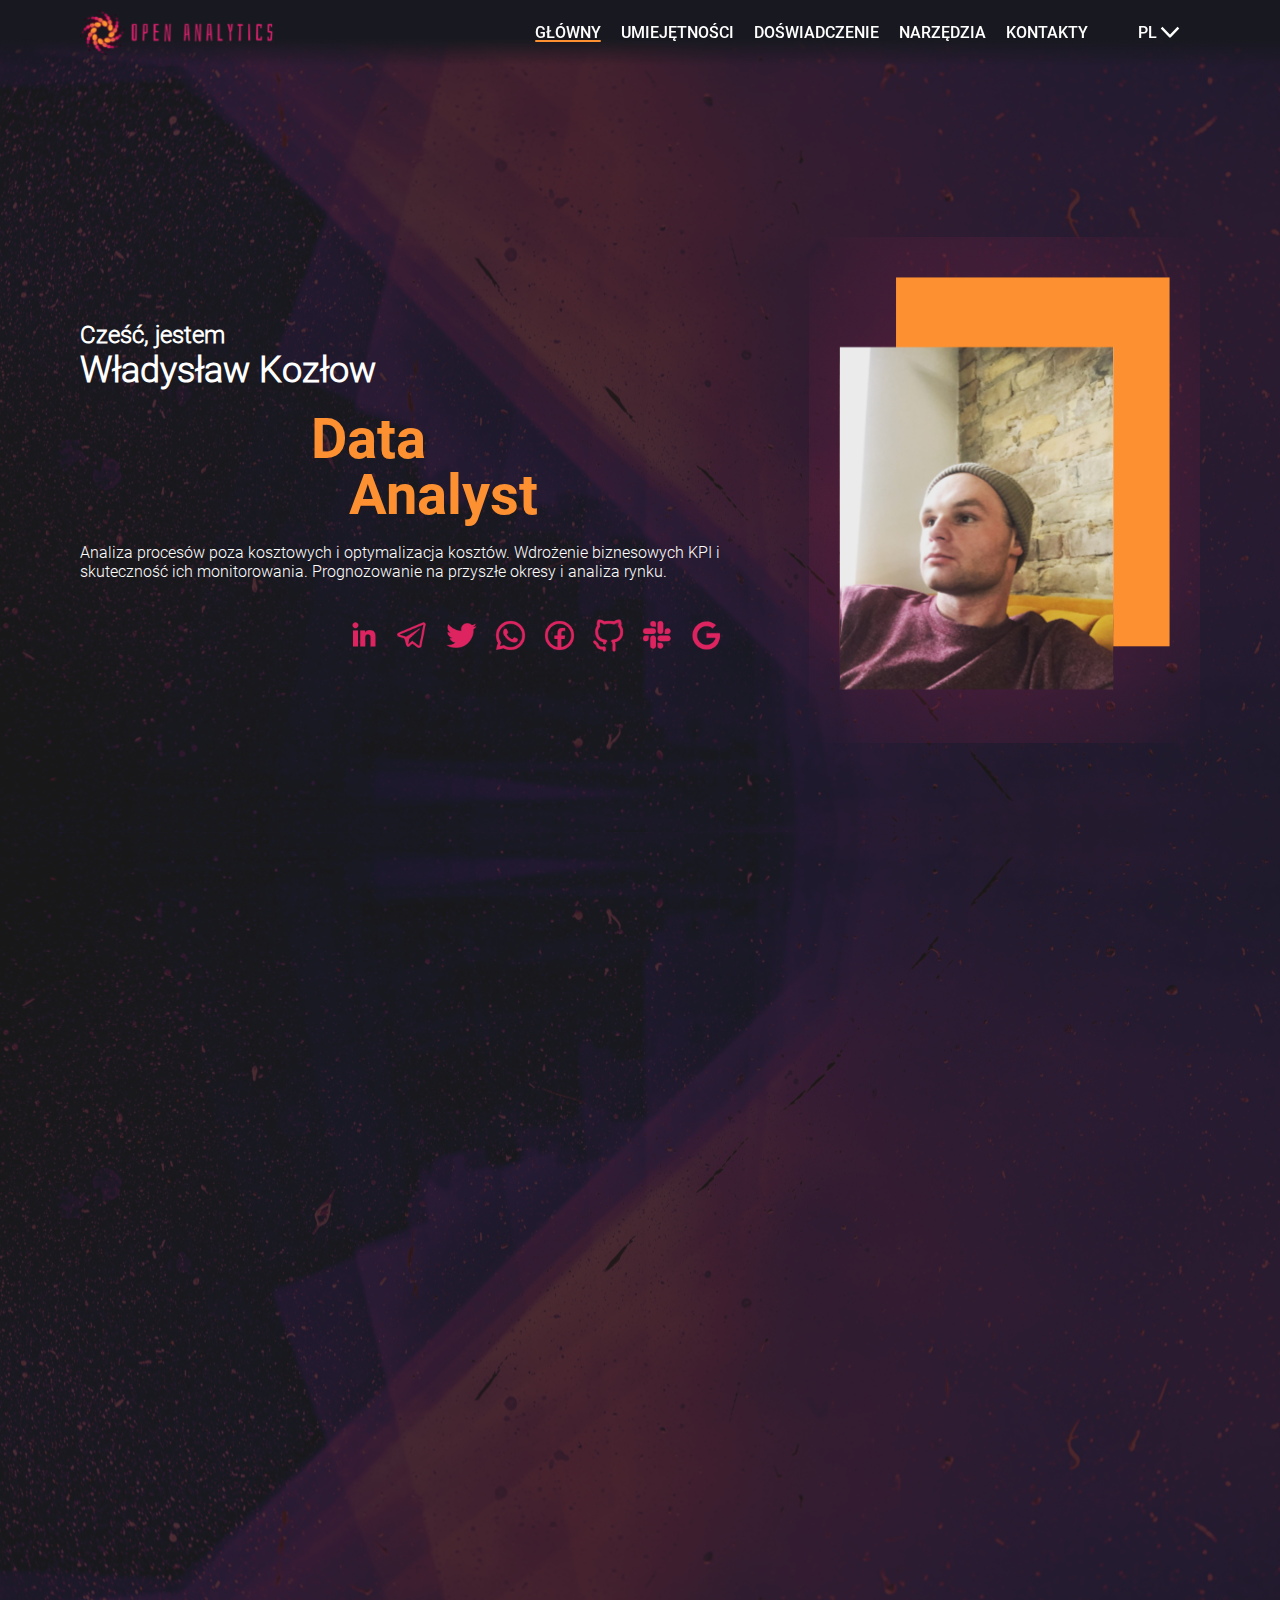
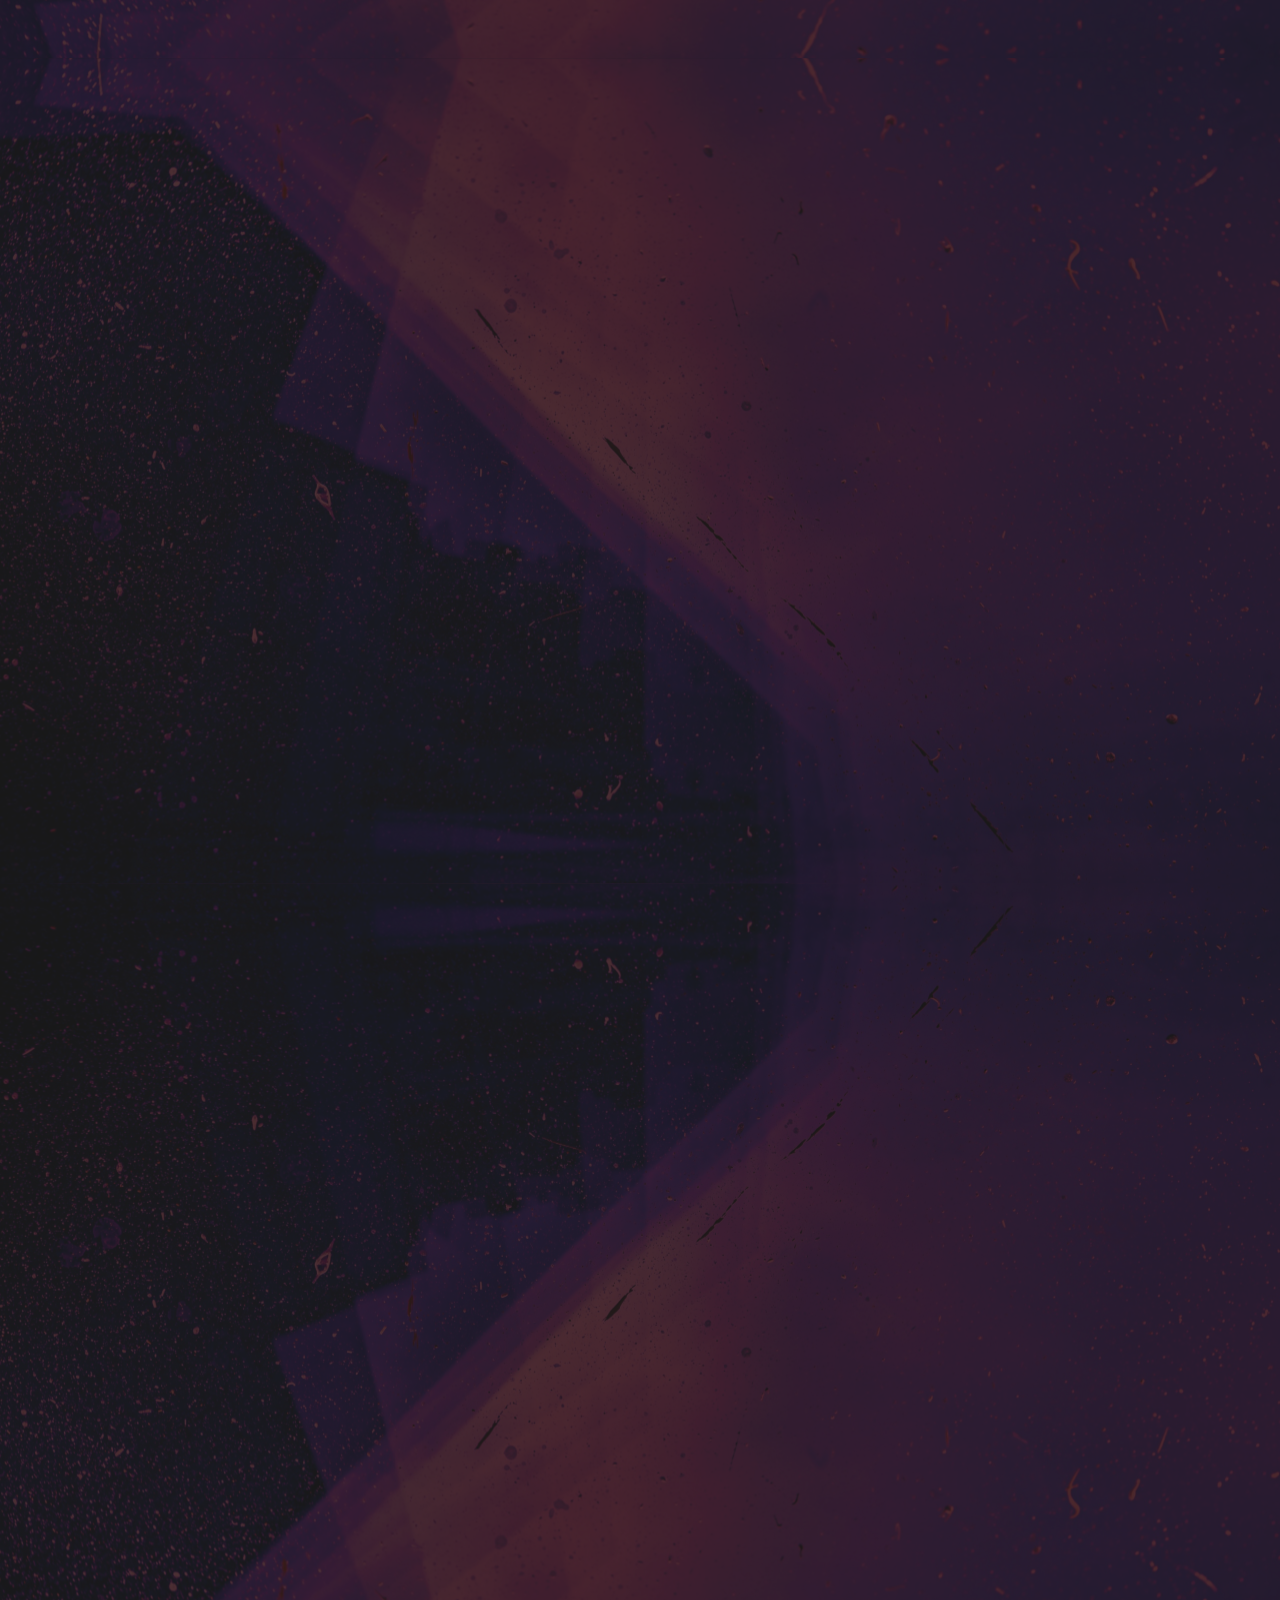
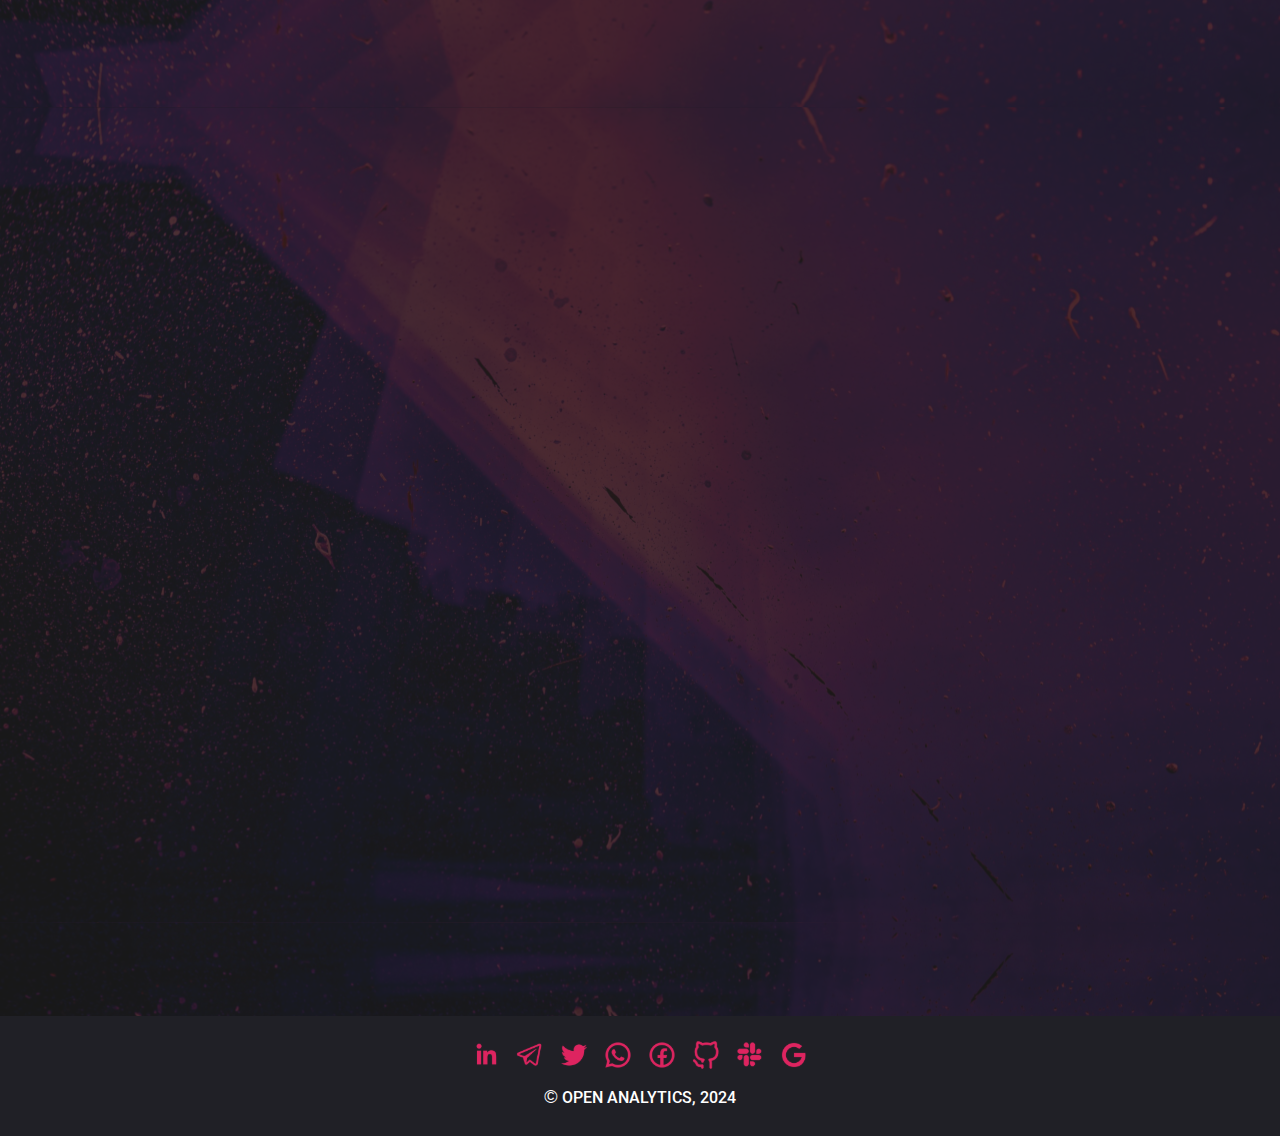
==== commit a7e34f1a: "Last commit" ====
--- a/index-pl.html
+++ b/index-pl.html
@@ -187,7 +187,7 @@
                                             <p class="skill-card__desc">70%</p>
                                         </div>
                                         <div class="skill-card__item">
-                                            <div class="skill-card__progress product"></div>
+                                            <div class="skill-card__progress" data-progress="70"></div>
                                         </div>
                                     </div>
                                     <div class="skill-card">
@@ -196,7 +196,7 @@
                                             <p class="skill-card__desc">70%</p>
                                         </div>
                                         <div class="skill-card__item">
-                                            <div class="skill-card__progress order"></div>
+                                            <div class="skill-card__progress"  data-progress="70"></div>
                                         </div>
                                     </div>
                                     <div class="skill-card">
@@ -205,7 +205,7 @@
                                             <p class="skill-card__desc">70%</p>
                                         </div>
                                         <div class="skill-card__item">
-                                            <div class="skill-card__progress sales"></div>
+                                            <div class="skill-card__progress"  data-progress="70"></div>
                                         </div>
                                     </div>
                                     <div class="skill-card">
@@ -214,7 +214,7 @@
                                             <p class="skill-card__desc">70%</p>
                                         </div>
                                         <div class="skill-card__item">
-                                            <div class="skill-card__progress bpa"></div>
+                                            <div class="skill-card__progress" data-progress="70"></div>
                                         </div>
                                     </div>
                                     <div class="skill-card">
@@ -223,52 +223,52 @@
                                             <p class="skill-card__desc">70%</p>
                                         </div>
                                         <div class="skill-card__item">
-                                            <div class="skill-card__progress spth"></div>
+                                            <div class="skill-card__progress" data-progress="70"></div>
                                         </div>
                                     </div>
                                     <div class="skill-card">
                                         <div class="skill-card__title">
                                             <p class="skill-card__text">KPI i ich implementacja</p>
-                                            <p class="skill-card__desc">70%</p>
-                                        </div>
-                                        <div class="skill-card__item">
-                                            <div class="skill-card__progress kpi"></div>
+                                            <p class="skill-card__desc">30%</p>
+                                        </div>
+                                        <div class="skill-card__item">
+                                            <div class="skill-card__progress" data-progress="30"></div>
                                         </div>
                                     </div>
                                     <div class="skill-card">
                                         <div class="skill-card__title">
                                             <p class="skill-card__text">Prognozowanie przyszłych okresów</p>
-                                            <p class="skill-card__desc">70%</p>
-                                        </div>
-                                        <div class="skill-card__item">
-                                            <div class="skill-card__progress ffp"></div>
+                                            <p class="skill-card__desc">30%</p>
+                                        </div>
+                                        <div class="skill-card__item">
+                                            <div class="skill-card__progress" data-progress="30"></div>
                                         </div>
                                     </div>
                                     <div class="skill-card">
                                         <div class="skill-card__title">
                                             <p class="skill-card__text">Python</p>
-                                            <p class="skill-card__desc">70%</p>
-                                        </div>
-                                        <div class="skill-card__item">
-                                            <div class="skill-card__progress python"></div>
+                                            <p class="skill-card__desc">30%</p>
+                                        </div>
+                                        <div class="skill-card__item">
+                                            <div class="skill-card__progress" data-progress="30"></div>
                                         </div>
                                     </div>
                                     <div class="skill-card">
                                         <div class="skill-card__title">
                                             <p class="skill-card__text">SQL</p>
-                                            <p class="skill-card__desc">70%</p>
-                                        </div>
-                                        <div class="skill-card__item">
-                                            <div class="skill-card__progress sql"></div>
+                                            <p class="skill-card__desc">30%</p>
+                                        </div>
+                                        <div class="skill-card__item">
+                                            <div class="skill-card__progress" data-progress="30"></div>
                                         </div>
                                     </div>
                                     <div class="skill-card">
                                         <div class="skill-card__title">
                                             <p class="skill-card__text">R</p>
-                                            <p class="skill-card__desc">70%</p>
-                                        </div>
-                                        <div class="skill-card__item">
-                                            <div class="skill-card__progress r"></div>
+                                            <p class="skill-card__desc">30%</p>
+                                        </div>
+                                        <div class="skill-card__item">
+                                            <div class="skill-card__progress" data-progress="30"></div>
                                         </div>
                                     </div>
                                 </div>
@@ -280,56 +280,83 @@
                                 <div class="skill__soft">
                                     <div class="skill-card-circule">
                                         <p class="skill-card-circule__title">Celowy</p>
-                                        <div class="skill-card-circule__circule">
-                                            <p class="skill-card-circule__desc">100%</p>
+                                        <div class="progress-container">
+                                            <svg class="progress-circle" width="110" height="110">
+                                                <circle class="progress" cx="55" cy="55" r="50" stroke-dasharray="315" stroke-dashoffset="315"></circle>
+                                            </svg>
+                                            <span class="skill-card-circule__desc progress-text" value="100">0%</span>
                                         </div>
                                     </div>
                                     <div class="skill-card-circule">
                                         <p class="skill-card-circule__title">Skrupulatny</p>
-                                        <div class="skill-card-circule__circule">
-                                            <p class="skill-card-circule__desc">100%</p>
+                                        <div class="progress-container">
+                                            <svg class="progress-circle" width="110" height="110">
+                                                <circle class="progress" cx="55" cy="55" r="50" stroke-dasharray="315" stroke-dashoffset="315"></circle>
+                                            </svg>
+                                            <span class="skill-card-circule__desc progress-text" value="100">0%</span>
                                         </div>
                                     </div>
                                     <div class="skill-card-circule">
                                         <p class="skill-card-circule__title">Wnikliwy</p>
-                                        <div class="skill-card-circule__circule">
-                                            <p class="skill-card-circule__desc">100%</p>
+                                        <div class="progress-container">
+                                            <svg class="progress-circle" width="110" height="110">
+                                                <circle class="progress" cx="55" cy="55" r="50" stroke-dasharray="315" stroke-dashoffset="315"></circle>
+                                            </svg>
+                                            <span class="skill-card-circule__desc progress-text" value="100">0%</span>
                                         </div>
                                     </div>
                                     <div class="skill-card-circule">
                                         <p class="skill-card-circule__title">Pracowity</p>
-                                        <div class="skill-card-circule__circule">
-                                            <p class="skill-card-circule__desc">100%</p>
+                                        <div class="progress-container">
+                                            <svg class="progress-circle" width="110" height="110">
+                                                <circle class="progress" cx="55" cy="55" r="50" stroke-dasharray="315" stroke-dashoffset="315"></circle>
+                                            </svg>
+                                            <span class="skill-card-circule__desc progress-text" value="100">0%</span>
                                         </div>
                                     </div>
                                     <div class="skill-card-circule">
                                         <p class="skill-card-circule__title">Wielozadaniowość</p>
-                                        <div class="skill-card-circule__circule">
-                                            <p class="skill-card-circule__desc">100%</p>
+                                        <div class="progress-container">
+                                            <svg class="progress-circle" width="110" height="110">
+                                                <circle class="progress" cx="55" cy="55" r="50" stroke-dasharray="315" stroke-dashoffset="315"></circle>
+                                            </svg>
+                                            <span class="skill-card-circule__desc progress-text" value="100">0%</span>
                                         </div>
                                     </div>
                                     <div class="skill-card-circule">
                                         <p class="skill-card-circule__title">Zdolny</p>
-                                        <div class="skill-card-circule__circule">
-                                            <p class="skill-card-circule__desc">100%</p>
+                                        <div class="progress-container">
+                                            <svg class="progress-circle" width="110" height="110">
+                                                <circle class="progress" cx="55" cy="55" r="50" stroke-dasharray="315" stroke-dashoffset="315"></circle>
+                                            </svg>
+                                            <span class="skill-card-circule__desc progress-text" value="100">0%</span>
                                         </div>
                                     </div>
                                     <div class="skill-card-circule">
                                         <p class="skill-card-circule__title">Inicjatywa</p>
-                                        <div class="skill-card-circule__circule">
-                                            <p class="skill-card-circule__desc">100%</p>
+                                        <div class="progress-container">
+                                            <svg class="progress-circle" width="110" height="110">
+                                                <circle class="progress" cx="55" cy="55" r="50" stroke-dasharray="315" stroke-dashoffset="315"></circle>
+                                            </svg>
+                                            <span class="skill-card-circule__desc progress-text" value="100">0%</span>
                                         </div>
                                     </div>
                                     <div class="skill-card-circule">
                                         <p class="skill-card-circule__title">Autonomiczny</p>
-                                        <div class="skill-card-circule__circule">
-                                            <p class="skill-card-circule__desc">100%</p>
+                                        <div class="progress-container">
+                                            <svg class="progress-circle" width="110" height="110">
+                                                <circle class="progress" cx="55" cy="55" r="50" stroke-dasharray="315" stroke-dashoffset="315"></circle>
+                                            </svg>
+                                            <span class="skill-card-circule__desc progress-text" value="100">0%</span>
                                         </div>
                                     </div>
                                     <div class="skill-card-circule">
                                         <p class="skill-card-circule__title">Pewny siebie</p>
-                                        <div class="skill-card-circule__circule">
-                                            <p class="skill-card-circule__desc">100%</p>
+                                        <div class="progress-container">
+                                            <svg class="progress-circle" width="110" height="110">
+                                                <circle class="progress" cx="55" cy="55" r="50" stroke-dasharray="315" stroke-dashoffset="315"></circle>
+                                            </svg>
+                                            <span class="skill-card-circule__desc progress-text" value="100">0%</span>
                                         </div>
                                     </div>
                                 </div>
@@ -429,66 +456,84 @@
                         <div class="tools__item">
                             <div class="tool-card">
                                 <p class="tool-card__title">Excel</p>
-                                <div class="tool-card__circule">
-                                    <img src="./img/tools/80.svg" alt="">
-                                </div>
-                                <p class="tool-card__desc">80%</p>
+                                <div class="tool-card__container progress-container">
+                                    <svg class="progress-circle" width="110" height="110">
+                                        <circle class="progress" cx="55" cy="55" r="50" stroke-dasharray="315" stroke-dashoffset="315"></circle>
+                                    </svg>
+                                    <p class="tool-card__desc progress-text" value="80">0%</p>
+                                </div>
                             </div>
                             <div class="tool-card">
                                 <p class="tool-card__title">BI Power BI</p>
-                                <div class="tool-card__circule">
-                                    <img src="./img/tools/70.svg" alt="">
-                                </div>
-                                <p class="tool-card__desc">70%</p>
+                                <div class="tool-card__container progress-container">
+                                    <svg class="progress-circle" width="110" height="110">
+                                        <circle class="progress" cx="55" cy="55" r="50" stroke-dasharray="315" stroke-dashoffset="315"></circle>
+                                    </svg>
+                                    <p class="tool-card__desc progress-text" value="70">0%</p>
+                                </div>
                             </div>
                             <div class="tool-card">
                                 <p class="tool-card__title">BI Tableau</p>
-                                <div class="tool-card__circule">
-                                    <img src="./img/tools/70.svg" alt="">
-                                </div>
-                                <p class="tool-card__desc">70%</p>
+                                <div class="tool-card__container progress-container">
+                                    <svg class="progress-circle" width="110" height="110">
+                                        <circle class="progress" cx="55" cy="55" r="50" stroke-dasharray="315" stroke-dashoffset="315"></circle>
+                                    </svg>
+                                    <p class="tool-card__desc progress-text" value="70">0%</p>
+                                </div>
                             </div>
                             <div class="tool-card">
                                 <p class="tool-card__title">BI Loocker</p>
-                                <div class="tool-card__circule">
-                                    <img src="./img/tools/50.svg" alt="">
-                                </div>
-                                <p class="tool-card__desc">50%</p>
+                                <div class="tool-card__container progress-container">
+                                    <svg class="progress-circle" width="110" height="110">
+                                        <circle class="progress" cx="55" cy="55" r="50" stroke-dasharray="315" stroke-dashoffset="315"></circle>
+                                    </svg>
+                                    <p class="tool-card__desc progress-text" value="50">0%</p>
+                                </div>
                             </div>
                             <div class="tool-card">
                                 <p class="tool-card__title">Google Analytics</p>
-                                <div class="tool-card__circule">
-                                    <img src="./img/tools/70.svg" alt="">
-                                </div>
-                                <p class="tool-card__desc">70%</p>
+                                <div class="tool-card__container progress-container">
+                                    <svg class="progress-circle" width="110" height="110">
+                                        <circle class="progress" cx="55" cy="55" r="50" stroke-dasharray="315" stroke-dashoffset="315"></circle>
+                                    </svg>
+                                    <p class="tool-card__desc progress-text" value="30">0%</p>
+                                </div>
                             </div>
                             <div class="tool-card">
                                 <p class="tool-card__title">Python</p>
-                                <div class="tool-card__circule">
-                                    <img src="./img/tools/50.svg" alt="">
-                                </div>
-                                <p class="tool-card__desc">50%</p>
+                                <div class="tool-card__container progress-container">
+                                    <svg class="progress-circle" width="110" height="110">
+                                        <circle class="progress" cx="55" cy="55" r="50" stroke-dasharray="315" stroke-dashoffset="315"></circle>
+                                    </svg>
+                                    <p class="tool-card__desc progress-text" value="30">0%</p>
+                                </div>
                             </div>
                             <div class="tool-card">
                                 <p class="tool-card__title">SQL</p>
-                                <div class="tool-card__circule">
-                                    <img src="./img/tools/70.svg" alt="">
-                                </div>
-                                <p class="tool-card__desc">70%</p>
+                                <div class="tool-card__container progress-container">
+                                    <svg class="progress-circle" width="110" height="110">
+                                        <circle class="progress" cx="55" cy="55" r="50" stroke-dasharray="315" stroke-dashoffset="315"></circle>
+                                    </svg>
+                                    <p class="tool-card__desc progress-text" value="30">0%</p>
+                                </div>
                             </div>
                             <div class="tool-card">
                                 <p class="tool-card__title">DAX</p>
-                                <div class="tool-card__circule">
-                                    <img src="./img/tools/50.svg" alt="">
-                                </div>
-                                <p class="tool-card__desc">50%</p>
+                                <div class="tool-card__container progress-container">
+                                    <svg class="progress-circle" width="110" height="110">
+                                        <circle class="progress" cx="55" cy="55" r="50" stroke-dasharray="315" stroke-dashoffset="315"></circle>
+                                    </svg>
+                                    <p class="tool-card__desc progress-text" value="50">0%</p>
+                                </div>
                             </div>
                             <div class="tool-card">
                                 <p class="tool-card__title">R</p>
-                                <div class="tool-card__circule">
-                                    <img src="./img/tools/70.svg" alt="">
-                                </div>
-                                <p class="tool-card__desc">70%</p>
+                                <div class="tool-card__container progress-container">
+                                    <svg class="progress-circle" width="110" height="110">
+                                        <circle class="progress" cx="55" cy="55" r="50" stroke-dasharray="315" stroke-dashoffset="315"></circle>
+                                    </svg>
+                                    <p class="tool-card__desc progress-text" value="30">0%</p>
+                                </div>
                             </div>
                         </div>
                     </div>
--- a/css/main.css
+++ b/css/main.css
@@ -50,6 +50,39 @@
 
 .inner {
   margin: 0px 150px;
+}
+
+.progress-container {
+  position: relative;
+  display: -webkit-box;
+  display: -ms-flexbox;
+  display: flex;
+  -webkit-box-pack: center;
+      -ms-flex-pack: center;
+          justify-content: center;
+  -webkit-box-align: center;
+      -ms-flex-align: center;
+          align-items: center;
+}
+
+.progress-circle {
+  -webkit-transform: rotate(-90deg);
+      -ms-transform: rotate(-90deg);
+          transform: rotate(-90deg);
+}
+
+circle {
+  fill: none;
+  stroke-width: 5;
+}
+
+.progress {
+  stroke: rgb(253, 144, 49);
+  stroke-linecap: round;
+}
+
+.progress-text {
+  position: absolute;
 }
 
 .modal {
@@ -886,22 +919,6 @@
 .skill-card__desc {
   font-size: 20px;
 }
-.skill-card__circule {
-  margin: 0px auto;
-  display: -webkit-box;
-  display: -ms-flexbox;
-  display: flex;
-  -webkit-box-pack: center;
-      -ms-flex-pack: center;
-          justify-content: center;
-  -webkit-box-align: center;
-      -ms-flex-align: center;
-          align-items: center;
-  width: 90px;
-  height: 90px;
-  border: 4px dashed rgb(253, 144, 49);
-  border-radius: 50%;
-}
 .skill-card__item {
   width: 100%;
   -webkit-box-sizing: border-box;
@@ -911,21 +928,9 @@
 }
 .skill-card__progress {
   height: 7px;
+  width: 0px;
   border-radius: 4px;
   background-color: rgb(253, 144, 49);
-}
-
-.product,
-.order,
-.sales,
-.bpa,
-.spth,
-.kpi,
-.ffp,
-.python,
-.sql,
-.r {
-  width: 70%;
 }
 
 .skill-card-circule {
@@ -1208,14 +1213,19 @@
   margin-bottom: 5px;
 }
 .tool-card__desc {
+  position: relative;
   margin: 10px;
   font-family: RobotoMedium;
   font-size: 20px;
 }
-.tool-card__circule {
-  display: -webkit-box;
-  display: -ms-flexbox;
-  display: flex;
+.tool-card__container {
+  display: -webkit-box;
+  display: -ms-flexbox;
+  display: flex;
+  -webkit-box-orient: vertical;
+  -webkit-box-direction: normal;
+      -ms-flex-direction: column;
+          flex-direction: column;
   -webkit-box-pack: center;
       -ms-flex-pack: center;
           justify-content: center;
@@ -1223,11 +1233,6 @@
       -ms-flex-align: center;
           align-items: center;
   margin: 0px auto;
-  display: flex;
-  justify-content: center;
-  align-items: center;
-  width: 100px;
-  height: 100px;
 }
 .tool-card__circule img {
   width: 100%;
